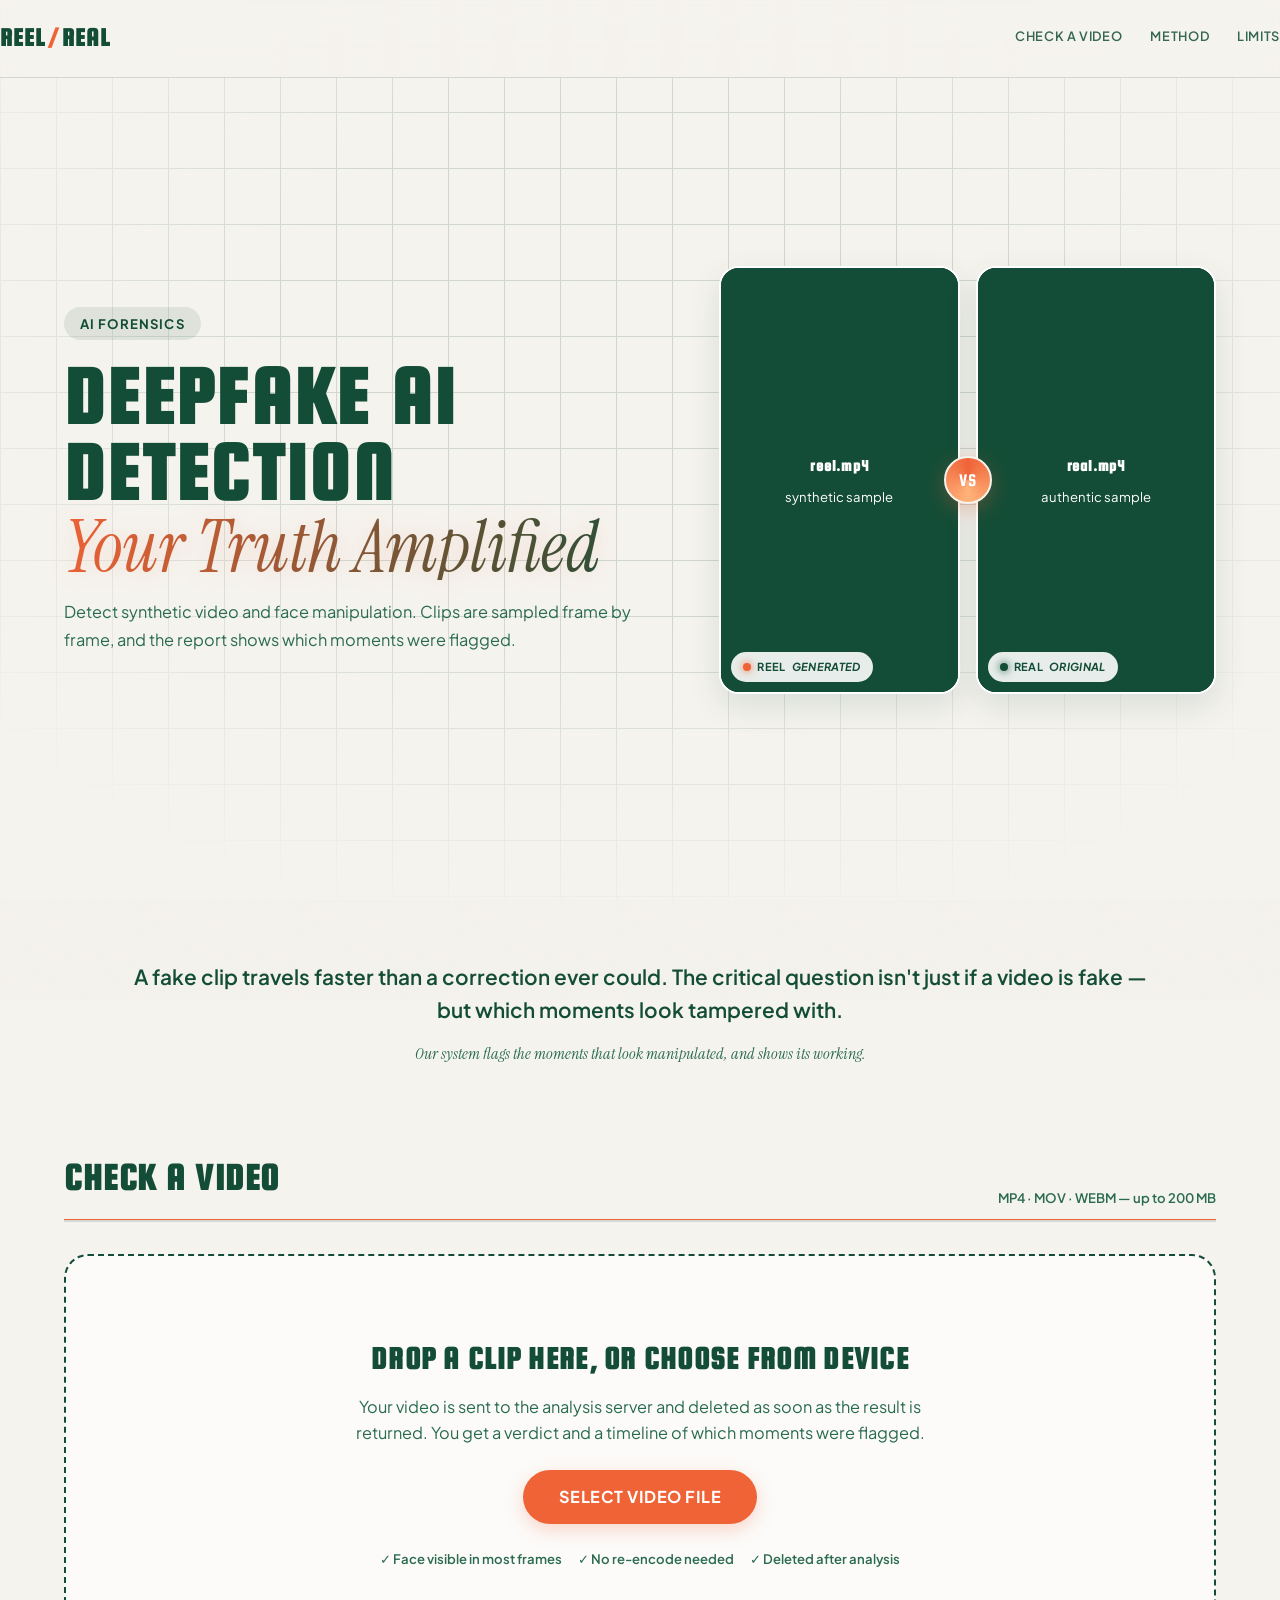
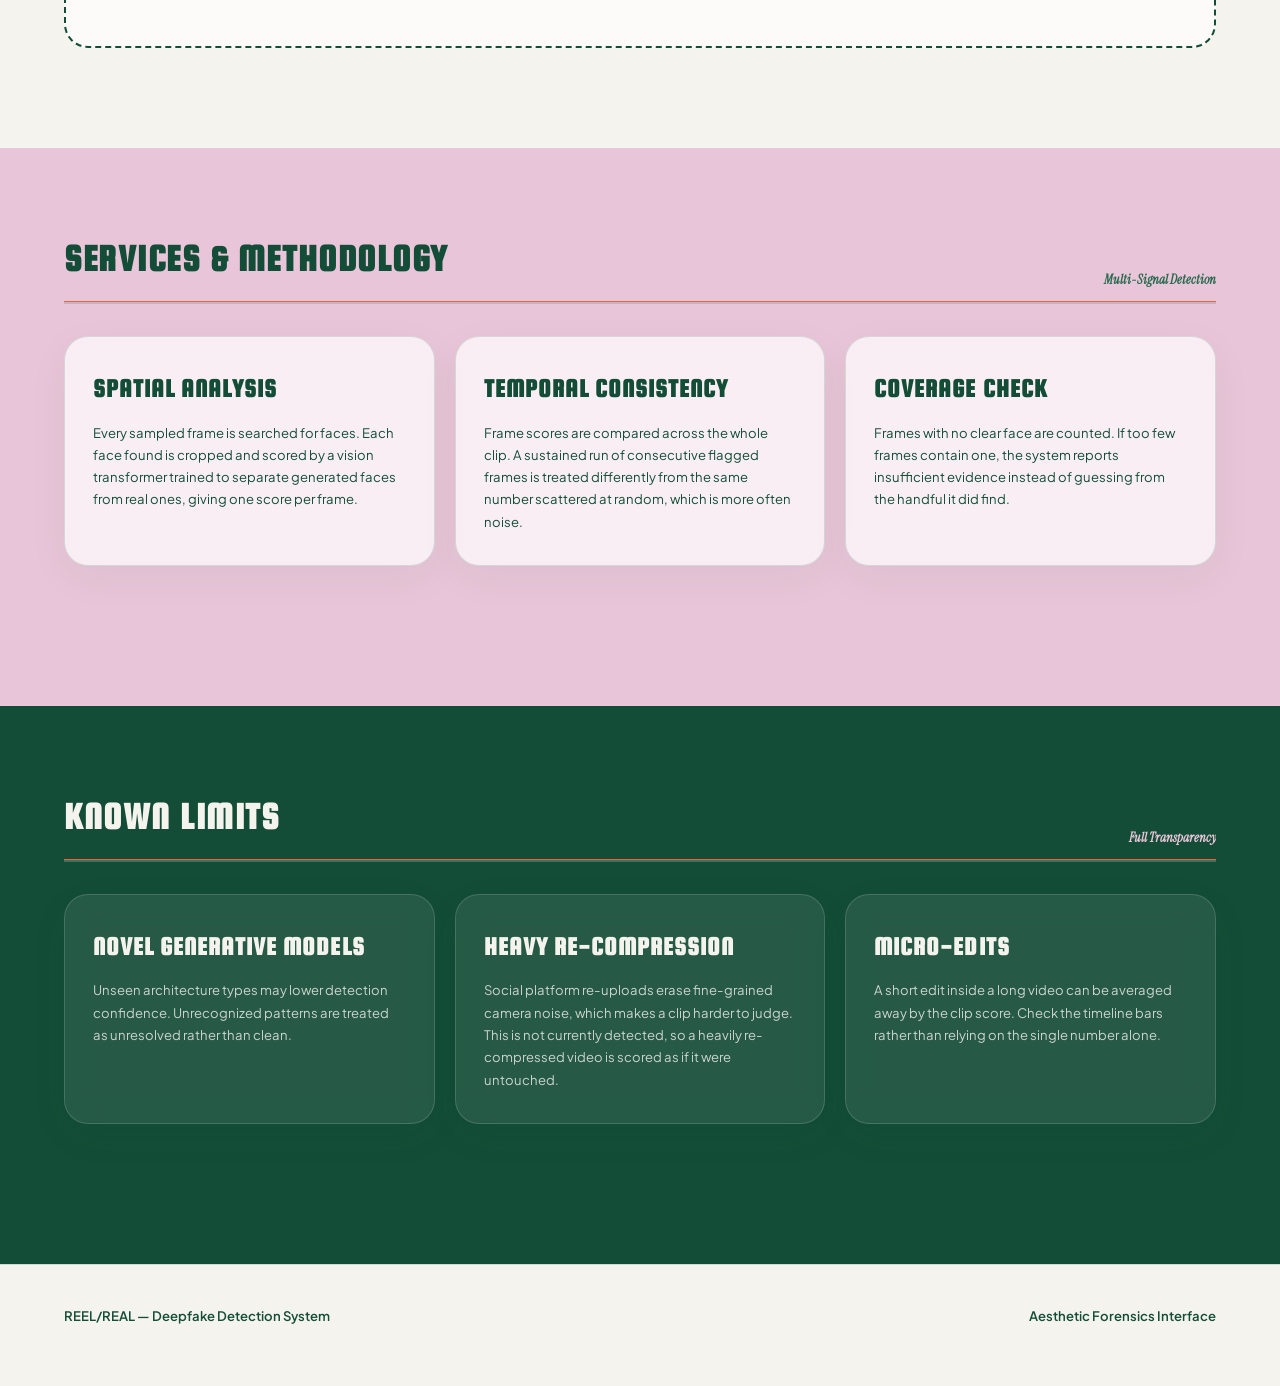
==== deploy/container/site/index.html @ 7914f8a8 "Retarget the container deployment from HF Spaces to Azure Container Apps Hugging Face moved Docker S" ====
<!DOCTYPE html>
<html lang="en">
<head>
<meta charset="utf-8">
<meta name="viewport" content="width=device-width, initial-scale=1">
<title>REEL vs REAL — Deepfake Video Detection</title>

<link rel="preconnect" href="https://fonts.googleapis.com">
<link rel="preconnect" href="https://fonts.gstatic.com" crossorigin>
<link href="https://fonts.googleapis.com/css2?family=Instrument+Serif:ital@0;1&family=Plus+Jakarta+Sans:wght@400;500;600;700;800&family=Squada+One&display=swap" rel="stylesheet">

<!-- tokens.css must load first: site.css consumes its custom properties.
     tokens.css is duplicated verbatim into extension/css/ so both surfaces
     share one palette and type scale. -->
<link rel="stylesheet" href="css/tokens.css">
<link rel="stylesheet" href="css/site.css">

<!-- Motion layer. Both files are purely additive and load last so they can
     override nothing but animation. Deleting these two lines returns the site
     to its static look with no other side effects. -->
<link rel="stylesheet" href="css/animate.css">
<link rel="stylesheet" href="css/enhance.css">
</head>
<body>

<header class="mast">
  <div class="wrap mast-in">
    <a href="#" class="mark">REEL<span>/</span>REAL</a>
    <nav>
      <a href="#detect">Check a video</a>
      <a href="#method">Method</a>
      <a href="#limits">Limits</a>
    </nav>
  </div>
</header>

<main>
<!-- Hero Section with Squada One Bold Display Headline -->
<section class="hero">
  <div class="wrap">
    <div class="hero-grid">

      <div class="hero-text">
        <span class="hero-tag">AI Forensics</span>
        <h1 class="title">DEEPFAKE AI DETECTION <span>Your Truth Amplified</span></h1>
        <p class="sub">Detect synthetic video and face manipulation. Clips are sampled frame by frame, and the report shows which moments were flagged.</p>
      </div>

      <div class="pair-wrapper">
        <div class="pair">
          <!-- Drop your own 9:16 clips at site/assets/reel.mp4 and
               site/assets/real.mp4. Until then the green .ghost panel shows. -->
          <figure class="slot" style="margin:0">
            <div class="ghost"><b>reel.mp4</b>synthetic sample</div>
            <video src="assets/reel.mp4" muted loop playsinline preload="metadata"></video>
            <figcaption class="slot-tag"><span class="dot f"></span> REEL <em>generated</em></figcaption>
          </figure>

          <div class="vs-badge">VS</div>

          <figure class="slot" style="margin:0">
            <div class="ghost"><b>real.mp4</b>authentic sample</div>
            <video src="assets/real.mp4" muted loop playsinline preload="metadata"></video>
            <figcaption class="slot-tag"><span class="dot t"></span> REAL <em>original</em></figcaption>
          </figure>
        </div>
      </div>

    </div>
  </div>
</section>

<section class="statement">
  <div class="wrap">
    <p>A fake clip travels faster than a correction ever could. The critical question isn't just if a video is fake — but which moments look tampered with.</p>
    <small class="serif">Our system flags the moments that look manipulated, and shows its working.</small>
  </div>
</section>

<section class="upload" id="detect">
  <div class="wrap">
    <div class="sec-head">
      <h2>Check a video</h2>
      <span>MP4 · MOV · WEBM — up to 200 MB</span>
    </div>

    <div class="drop" id="drop">
      <h3>Drop a clip here, or choose from device</h3>
      <p>Your video is sent to the analysis server and deleted as soon as the result is returned. You get a verdict and a timeline of which moments were flagged.</p>
      <button class="btn" id="pick">Select Video File</button>
      <!-- The real input is visually hidden and clicked programmatically so we
           can style the trigger freely without losing keyboard accessibility. -->
      <input type="file" id="file" accept="video/*" class="sr">

      <div class="limits">
        <span>✓ Face visible in most frames</span>
        <span>✓ No re-encode needed</span>
        <span>✓ Deleted after analysis</span>
      </div>
    </div>

    <div class="staged glass-panel" id="staged">
      <div class="staged-row">
        <div>
          <div class="name" id="sName">—</div>
          <div class="meta" id="sMeta">—</div>
        </div>
        <div class="grow">
          <button class="btn ghost" id="clear">Remove</button>
          <button class="btn" id="run">Analyze Video</button>
        </div>
      </div>

      <!-- Shown as soon as a file is chosen, so the clip can be checked before
           committing to a 35-second analysis. Muted: an autoplaying preview that
           makes noise is hostile. -->
      <div class="staged-preview" id="sPreview">
        <video id="sVideo" muted playsinline controls preload="metadata"></video>
      </div>

      <div class="bar" id="bar"><i></i></div>
      <div class="bar-label" id="barLabel">Extracting frames…</div>
    </div>
  </div>
</section>

<section class="report" id="report">
  <div class="wrap">
    <div class="sec-head">
      <h2>Analysis Report</h2>
      <span id="stamp">—</span>
    </div>

    <!-- Only shown when a result arrives from the Chrome extension. -->
    <div class="handoff-note" id="handoffNote"></div>

    <div class="glass-panel">
      <div class="verdict">
        <div class="file">
          <h3 id="rName">—</h3>
          <p id="rMeta">—</p>
        </div>
        <div class="badge" id="rBadge">Likely synthetic</div>
      </div>

      <div class="stats">
        <div class="stat"><span>Synthetic score</span><strong id="rScore">0.00</strong></div>
        <div class="stat"><span>Calibrated band</span><strong id="rBand">—</strong></div>
        <div class="stat"><span>Flagged duration (est.)</span><strong id="rDur">—</strong></div>
      </div>

      <div class="viewer">
        <div class="viewer-video">
          <div class="ghost" id="vGhost">Preview window</div>
          <video id="rVideo" controls playsinline></video>
        </div>
      </div>

      <div class="timeline">
        <h4>Timeline</h4>
        <p class="hint">Built from frames sampled across the clip, not from every frame. Click any bar to jump to that moment.</p>
        <div class="bars" id="bars"></div>
        <div class="axis"><span>0:00</span><span id="axisMid">—</span><span id="axisEnd">0:24</span></div>
        <div class="legend">
          <span><i style="background:var(--true)"></i> Below threshold</span>
          <span><i style="background:var(--warn)"></i> Near threshold</span>
          <span><i style="background:var(--fake)"></i> Above threshold — flagged</span>
        </div>
      </div>

      <div class="caveat">
        <b>Reading the score:</b> This model is uncalibrated, so the score is a raw model output rather than a probability, and no confidence interval is shown. It has not yet been validated against known deepfakes. Treat the result as an indication to look closer, not as a finding. The timeline is more informative than the single number.
      </div>
    </div>

    <div class="report-actions">
      <button class="btn ghost" id="again">Check another video</button>
    </div>
  </div>
</section>

<!-- Section with Aesthetic Pink Background -->
<div class="pink-theme-section">
  <section class="method" id="method">
    <div class="wrap">
      <div class="sec-head">
        <h2>Services &amp; Methodology</h2>
        <span class="serif">Multi-Signal Detection</span>
      </div>
      <div class="method-grid">
        <div class="cell glass-panel">
          <h3>Spatial Analysis</h3>
          <p>Every sampled frame is searched for faces. Each face found is cropped and scored by a vision transformer trained to separate generated faces from real ones, giving one score per frame.</p>
        </div>
        <div class="cell glass-panel">
          <h3>Temporal Consistency</h3>
          <p>Frame scores are compared across the whole clip. A sustained run of consecutive flagged frames is treated differently from the same number scattered at random, which is more often noise.</p>
        </div>
        <div class="cell glass-panel">
          <h3>Coverage Check</h3>
          <p>Frames with no clear face are counted. If too few frames contain one, the system reports insufficient evidence instead of guessing from the handful it did find.</p>
        </div>
      </div>
    </div>
  </section>
</div>

<!-- Section with Dark Forest Green Theme -->
<div class="dark-theme-section">
  <section class="method" id="limits">
    <div class="wrap">
      <div class="sec-head">
        <h2>Known Limits</h2>
        <span class="serif">Full Transparency</span>
      </div>
      <div class="method-grid">
        <div class="cell glass-panel">
          <h3>Novel Generative Models</h3>
          <p>Unseen architecture types may lower detection confidence. Unrecognized patterns are treated as unresolved rather than clean.</p>
        </div>
        <div class="cell glass-panel">
          <h3>Heavy Re-compression</h3>
          <p>Social platform re-uploads erase fine-grained camera noise, which makes a clip harder to judge. This is not currently detected, so a heavily re-compressed video is scored as if it were untouched.</p>
        </div>
        <div class="cell glass-panel">
          <h3>Micro-Edits</h3>
          <p>A short edit inside a long video can be averaged away by the clip score. Check the timeline bars rather than relying on the single number alone.</p>
        </div>
      </div>
    </div>
  </section>
</div>

</main>

<footer>
  <div class="wrap foot-in">
    <span>REEL/REAL — Deepfake Detection System</span>
    <span>Aesthetic Forensics Interface</span>
  </div>
</footer>

<!-- detector.js defines window.ReelReal and must load before app.js. -->
<script src="js/config.js"></script>
<script src="js/detector.js"></script>
<script src="js/app.js"></script>

<!-- Motion layer, loaded after app.js so the elements it watches already
     exist. Neither file reads or writes analysis state. -->
<script src="js/reveal.js"></script>
<script src="js/enhance.js"></script>
</body>
</html>
---- deploy/container/site/css/tokens.css ----
/* ============================================================================
   REEL/REAL — SHARED STYLE LAYER
   ----------------------------------------------------------------------------
   This file is the single source of visual truth for BOTH surfaces:
     site/css/tokens.css        <-- you are here (the master copy)
     extension/css/tokens.css   <-- byte-identical duplicate

   Chrome extensions cannot reach outside their own folder, so the extension
   needs its own physical copy. Edit THIS file, then copy it across. Everything
   below is surface-agnostic: design tokens plus the handful of primitives that
   genuinely look the same in a 1320px page and a 380px popup.

   Anything that is layout-specific lives in site/css/site.css or
   extension/css/popup.css instead.
   ========================================================================== */

:root {
  /* ---- Palette ---- */
  --bg-cream: #F5F3EE;
  --bg-pink: #E8C5D8;
  --forest-green: #144D37;
  --forest-dark: #0A3223;
  --accent-orange: #EF6337;
  --accent-blue: #3A82C4;
  --text-dark: #144D37;
  --text-muted: #2A6B50;

  --white: #ffffff;
  --white-trans: rgba(255, 255, 255, 0.72);
  --white-glass: rgba(255, 255, 255, 0.65);
  --green-glass: rgba(20, 77, 55, 0.05);
  --border-color: rgba(20, 77, 55, 0.15);

  /* ---- Verdict semantics ----
     These three names are the contract between the CSS and the detector's
     `severity` / timeline `label` values. Do not rename without updating
     js/detector.js. */
  --fake: #EF6337;   /* severity: bad  / label: synthetic */
  --warn: #D97706;   /* severity: warn / label: uncertain */
  --true: #144D37;   /* severity: ok   / label: authentic */

  /* ---- Type families ----
     Tokenised so the extension can swap in local fallbacks without the
     component CSS knowing anything about it. */
  --font-sans: "Plus Jakarta Sans", system-ui, -apple-system, "Segoe UI", sans-serif;
  --font-display: "Squada One", "Arial Narrow", Impact, sans-serif;
  --font-serif: "Instrument Serif", Georgia, "Times New Roman", serif;

  /* ---- Fluid type scale ----
     clamp() means the site scales with the viewport. The popup has a fixed
     380px viewport, so it lands near the bottom of every clamp automatically. */
  --step--1: clamp(.72rem, .68rem + .2vw, .82rem);
  --step-0: clamp(.9rem, .85rem + .25vw, 1.02rem);
  --step-1: clamp(1.1rem, 1rem + .45vw, 1.3rem);
  --step-2: clamp(1.6rem, 1.4rem + 1vw, 2.2rem);
  --step-3: clamp(2.4rem, 1.8rem + 3vw, 4.2rem);

  --gutter: clamp(20px, 5vw, 80px);
  --maxw: 1320px;
  --radius: 24px;
  --radius-sm: 14px;
}

/* ---- Reset / base ---- */
* { box-sizing: border-box; }
html { scroll-behavior: smooth; }

@media (prefers-reduced-motion: reduce) {
  html { scroll-behavior: auto; }
  * { animation: none !important; transition: none !important; }
}

a { color: inherit; text-decoration: none; }
:focus-visible { outline: 2px solid var(--forest-green); outline-offset: 3px; }

/* Visually hidden but still announced by screen readers. Used for the real
   <input type="file">, which we hide behind a styled button. */
.sr {
  position: absolute; width: 1px; height: 1px;
  overflow: hidden; clip: rect(0 0 0 0); white-space: nowrap;
}

.serif { font-family: var(--font-serif); font-style: italic; }
.sans-bold { font-family: var(--font-display); text-transform: uppercase; letter-spacing: .05em; }

/* ============================================================================
   SHARED PRIMITIVES — identical on both surfaces
   ========================================================================== */

/* Frosted card. backdrop-filter needs something behind it to blur, so this
   only reads as "glass" over the cream/pink page backgrounds. */
.glass-panel {
  background: var(--white-glass);
  backdrop-filter: blur(16px);
  -webkit-backdrop-filter: blur(16px);
  border: 1px solid var(--border-color);
  border-radius: var(--radius);
  box-shadow: 0 12px 40px rgba(20, 77, 55, 0.05);
}

.btn {
  display: inline-block;
  padding: 14px 36px;
  border: none;
  border-radius: 50px;
  background: var(--accent-orange);
  color: var(--white);
  font: inherit;
  font-size: var(--step-0);
  font-weight: 700;
  cursor: pointer;
  transition: all .2s ease;
  text-transform: uppercase;
  letter-spacing: 0.03em;
  box-shadow: 0 6px 18px rgba(239, 99, 55, 0.25);
}
.btn:hover { background: #d85228; transform: translateY(-2px); box-shadow: 0 10px 22px rgba(239, 99, 55, 0.35); }
.btn.ghost {
  background: var(--white); color: var(--forest-green);
  border: 1px solid var(--border-color); box-shadow: none; text-transform: none;
}
.btn.ghost:hover { background: var(--bg-cream); transform: translateY(-2px); }
.btn[disabled] { opacity: .4; cursor: not-allowed; transform: none; }

/* Verdict pill. Defaults to "synthetic"; .clean flips it to authentic. */
.badge {
  padding: 10px 20px;
  font-size: var(--step--1);
  font-weight: 700;
  border-radius: 50px;
  border: 1px solid var(--fake);
  color: var(--fake);
  background: rgba(239, 99, 55, 0.1);
  white-space: nowrap;
  text-transform: uppercase;
  letter-spacing: 0.05em;
}
.badge.clean { border-color: var(--true); color: var(--true); background: rgba(20, 77, 55, 0.1); }

/* Status dot */
.dot { width: 8px; height: 8px; border-radius: 50%; display: inline-block; }
.dot.f { background: var(--fake); box-shadow: 0 0 8px var(--fake); }
.dot.t { background: var(--true); box-shadow: 0 0 8px var(--true); }

/* Evidence row: label on the left, detector finding on the right.
   The severity class comes straight off result.artifacts[].severity. */
.ev {
  display: flex; align-items: center; justify-content: space-between; gap: 16px;
  padding: 12px 0; border-top: 1px solid var(--border-color);
  font-size: var(--step--1);
}
.ev:first-of-type { border-top: 0; }
.ev b { font-weight: 600; color: var(--forest-green); }
.ev span { color: var(--text-muted); font-weight: 600; text-align: right; }
.ev span.flag, .ev span.warn { color: var(--warn); }
.ev span.bad { color: var(--fake); }
.ev span.ok { color: var(--true); }
/* "na" = the model does not measure this signal at all. Deliberately muted and
   italic so an unmeasured row can never be mistaken at a glance for a finding. */
.ev span.na { color: var(--text-muted); font-weight: 500; font-style: italic; opacity: .7; }

/* Per-second timeline. Each <button> is one second of video; its height is the
   synthetic score and its class is the verdict label for that second. */
.bars { display: flex; align-items: flex-end; gap: 4px; height: 100px; }
.bars button {
  flex: 1; border: 0; padding: 0; background: var(--true);
  cursor: pointer; border-radius: 4px; opacity: .85; transition: all .15s ease;
}
.bars button.w { background: var(--warn); }
.bars button.f { background: var(--fake); }
.bars button:hover { opacity: 1; transform: scaleY(1.08); }
.bars button.now { opacity: 1; box-shadow: 0 0 0 2px var(--white) inset; }

.axis {
  display: flex; justify-content: space-between; margin-top: 12px;
  font-size: var(--step--1); color: var(--text-muted); font-weight: 600;
}
.legend {
  display: flex; flex-wrap: wrap; gap: 20px; margin-top: 20px;
  font-size: var(--step--1); color: var(--text-muted); font-weight: 600;
}
.legend i { width: 10px; height: 10px; border-radius: 50%; display: inline-block; margin-right: 6px; }

/* Determinate progress bar used during analysis on both surfaces. */
.bar { height: 6px; background: rgba(20, 77, 55, 0.1); border-radius: 10px; overflow: hidden; display: none; }
.bar.on { display: block; }
.bar i { display: block; height: 100%; width: 0; background: var(--forest-green); transition: width .2s linear; }
.bar-label { margin-top: 10px; font-size: var(--step--1); color: var(--forest-green); font-weight: 600; display: none; }
.bar-label.on { display: block; }

/* Dashed upload target. .over is toggled during dragenter/dragover. */
.drop {
  border: 2px dashed var(--forest-green);
  background: var(--white-glass);
  backdrop-filter: blur(12px);
  border-radius: var(--radius);
  text-align: center;
  transition: all .2s ease;
}
.drop.over { border-color: var(--accent-orange); background: var(--white); }
---- deploy/container/site/css/site.css ----
/* ============================================================================
   REEL/REAL — WEBSITE LAYOUT
   ----------------------------------------------------------------------------
   Website-only styles. Loaded AFTER tokens.css, which supplies every colour,
   font family, size step and shared primitive used below.

   Nothing in this file is duplicated into the extension: a fixed masthead,
   100vh hero and 3-up grids are meaningless in a 380px popup.
   ========================================================================== */

body {
  margin: 0;
  background-color: var(--bg-cream);
  color: var(--forest-green);
  font-family: var(--font-sans);
  font-size: var(--step-0);
  line-height: 1.6;
  -webkit-font-smoothing: antialiased;
  min-height: 100vh;
}

.wrap { max-width: var(--maxw); margin: 0 auto; padding-inline: var(--gutter); }

/* ---------- Masthead ---------- */
/* The masthead is fixed, so an anchor jump would otherwise scroll a section's
   heading underneath it and leave the body copy as the first visible thing.
   scroll-padding-top holds every #anchor landing clear of the bar - measured
   header height is 78px, plus breathing room. */
html { scroll-padding-top: 96px; }

.mast {
  position: fixed; top: 0; left: 0; right: 0; z-index: 40;
  backdrop-filter: blur(12px); -webkit-backdrop-filter: blur(12px);
  background: rgba(245, 243, 238, 0.85);
  border-bottom: 1px solid var(--border-color);
}
.mast-in {
  display: flex; align-items: center; justify-content: space-between;
  padding: 18px 0; font-size: var(--step--1); font-weight: 600; letter-spacing: .05em;
}
.mark {
  font-family: var(--font-display);
  font-size: clamp(1.4rem, 2vw, 1.8rem); color: var(--forest-green);
  letter-spacing: 0.04em; text-transform: uppercase;
  display: flex; align-items: center; gap: 4px;
}
.mark span { color: var(--accent-orange); }
.mast nav { display: flex; gap: 28px; }
.mast nav a {
  color: var(--forest-green); opacity: 0.85; transition: opacity .2s, transform .2s;
  position: relative; padding-bottom: 4px; font-weight: 600;
  text-transform: uppercase; font-size: 0.8rem; letter-spacing: 0.05em;
}
.mast nav a:hover { opacity: 1; transform: translateY(-1px); }
@media (max-width: 760px) { .mast nav { display: none; } }

/* ---------- Hero ---------- */
.hero {
  min-height: 100vh;
  display: flex; align-items: center; justify-content: center;
  padding: 120px 0 60px; position: relative;
  background: var(--bg-cream);
}
.hero-grid {
  display: grid; grid-template-columns: 1.1fr 0.9fr; gap: 48px;
  align-items: center; width: 100%;
}
@media (max-width: 960px) {
  .hero-grid { grid-template-columns: 1fr; gap: 40px; text-align: center; }
}

.hero-text { display: flex; flex-direction: column; gap: 18px; }
.hero-tag {
  display: inline-block; align-self: flex-start;
  padding: 6px 16px; background: rgba(20, 77, 55, 0.1); color: var(--forest-green);
  border-radius: 50px; font-size: var(--step--1); font-weight: 700;
  letter-spacing: .08em; text-transform: uppercase;
}
@media (max-width: 960px) { .hero-tag { align-self: center; } }

.title {
  margin: 0;
  font-family: var(--font-display);
  font-size: clamp(3.2rem, 6.5vw, 5.8rem);
  line-height: 0.92;
  color: var(--forest-green);
  letter-spacing: 0.04em;
  text-transform: uppercase;
}
/* The italic serif second line is the one deliberate break from the display
   face — it carries the whole "editorial" feel of the brand. */
.title span {
  font-family: var(--font-serif);
  font-style: italic;
  font-weight: 400;
  text-transform: none;
  color: var(--accent-orange);
  display: block;
  letter-spacing: normal;
  font-size: 0.85em;
  margin-top: 4px;
}

.sub {
  margin: 0; color: var(--text-muted); font-size: var(--step-0);
  line-height: 1.7; max-width: 52ch; font-weight: 400;
}

/* ---------- Hero video pair (9:16 reel format) ---------- */
.pair-wrapper { position: relative; width: 100%; max-width: 520px; margin: 0 auto; }
.pair {
  display: grid; grid-template-columns: 1fr 1fr; gap: 16px;
  position: relative; align-items: center;
}
.vs-badge {
  position: absolute; top: 50%; left: 50%; transform: translate(-50%, -50%);
  z-index: 10; width: 48px; height: 48px; background: var(--accent-orange);
  color: var(--white); font-family: var(--font-display); font-size: 1.1rem;
  letter-spacing: 0.05em; border-radius: 50%; display: grid; place-content: center;
  box-shadow: 0 6px 20px rgba(239, 99, 55, 0.3); border: 2px solid var(--bg-cream);
}

.slot {
  position: relative; background: var(--forest-dark); aspect-ratio: 9/16;
  border-radius: 20px; overflow: hidden;
  box-shadow: 0 12px 32px rgba(20, 77, 55, 0.12);
  border: 2px solid var(--white); transition: transform .3s ease;
}
.slot:hover { transform: translateY(-4px); }
.slot video { width: 100%; height: 100%; object-fit: cover; display: block; }
/* Placeholder shown until the video's first frame decodes — and left in place
   permanently if assets/reel.mp4 and assets/real.mp4 are missing. */
.slot .ghost {
  position: absolute; inset: 0;
  display: flex; flex-direction: column; align-items: center; justify-content: center;
  gap: 6px; text-align: center; color: var(--white);
  background: var(--forest-green);
  font-size: var(--step--1); padding: 12px;
}
.slot .ghost b { display: block; font-size: var(--step-0); font-family: var(--font-display); letter-spacing: 0.05em; }

.slot-tag {
  position: absolute; left: 10px; bottom: 10px; display: flex;
  align-items: center; gap: 6px; padding: 6px 12px; background: rgba(255, 255, 255, 0.9);
  backdrop-filter: blur(8px); border-radius: 50px;
  font-size: clamp(.6rem, .55rem + .18vw, .7rem);
  font-weight: 700; color: var(--forest-green); text-transform: uppercase; letter-spacing: 0.03em;
}

.pair-note {
  display: flex; justify-content: space-between; gap: 16px; margin-top: 16px;
  font-size: var(--step--1); color: var(--text-muted); font-weight: 600;
}

/* ---------- Statement ---------- */
.statement { padding: 60px 0 80px; text-align: center; }
.statement p {
  margin: 0 auto; max-width: 68ch; font-size: var(--step-1);
  line-height: 1.6; color: var(--forest-green); font-weight: 600;
}
.statement small { display: block; margin-top: 14px; color: var(--text-muted); font-size: var(--step-0); }

/* ---------- Section headers ---------- */
.sec-head {
  display: flex; align-items: flex-end; justify-content: space-between; gap: 20px;
  margin-bottom: 32px; border-bottom: 2px solid var(--border-color); padding-bottom: 12px;
}
.sec-head h2 {
  margin: 0;
  font-family: var(--font-display);
  font-size: clamp(2rem, 3vw, 2.8rem);
  color: var(--forest-green);
  letter-spacing: 0.04em;
  text-transform: uppercase;
}
.sec-head span { font-size: var(--step--1); color: var(--text-muted); font-weight: 600; }

/* ---------- Upload ---------- */
.upload { padding-bottom: 100px; }
.upload .drop { padding: clamp(40px, 6vw, 80px) 24px; }
.drop h3 {
  margin: 0 0 10px;
  font-family: var(--font-display);
  color: var(--forest-green);
  font-size: clamp(1.8rem, 2.5vw, 2.4rem);
  letter-spacing: 0.04em;
  text-transform: uppercase;
}
.drop p { margin: 0 auto; max-width: 50ch; color: var(--text-muted); font-size: var(--step-0); }
.drop .btn { margin-top: 24px; }

.limits {
  display: flex; flex-wrap: wrap; gap: 16px; justify-content: center;
  margin-top: 24px; font-size: var(--step--1); color: var(--text-muted); font-weight: 600;
}

/* Staged file panel — appears once a file is chosen. */
.staged { margin-top: 24px; display: none; padding: 24px; }
.staged.on { display: block; }
.staged-row { display: flex; align-items: center; gap: 16px; flex-wrap: wrap; }
.staged-row .name { font-size: var(--step-0); font-weight: 700; color: var(--forest-green); }
.staged-row .meta { color: var(--text-muted); font-size: var(--step--1); }
.staged-row .grow { margin-left: auto; display: flex; gap: 12px; }
.staged .bar { margin-top: 18px; }

/* Hidden until stageFile() has a blob to play. Results imported from the
   extension have no playable file, so this stays collapsed there. */
.staged-preview { display: none; margin-top: 18px; }
.staged-preview.on { display: block; }
.staged-preview video {
  display: block; width: 100%; max-height: 320px;
  background: #000; border-radius: 14px;
  object-fit: contain;                 /* letterbox rather than crop or stretch */
}

/* ---------- Report ---------- */
.report { display: none; padding-bottom: 100px; }
.report.on { display: block; }

.verdict {
  display: flex; align-items: center; justify-content: space-between; gap: 20px;
  flex-wrap: wrap; padding: 28px; border-bottom: 1px solid var(--border-color);
}
.verdict .file h3 {
  margin: 0;
  font-family: var(--font-display);
  font-size: var(--step-2);
  letter-spacing: 0.03em;
  text-transform: uppercase;
  color: var(--forest-green);
  overflow-wrap: anywhere;
}
.verdict .file p { margin: 4px 0 0; color: var(--text-muted); font-size: var(--step--1); }

.stats { display: grid; grid-template-columns: repeat(3, 1fr); gap: 16px; padding: 24px; }
@media (max-width: 720px) { .stats { grid-template-columns: 1fr; } }
.stat span { display: block; color: var(--text-muted); font-size: var(--step--1); font-weight: 600; }
.stat strong {
  display: block; margin-top: 6px;
  font-family: var(--font-display);
  font-size: clamp(2rem, 3vw, 2.6rem);
  color: var(--forest-green);
  letter-spacing: 0.04em;
}

/* The evidence panel used to sit beside the player in a 2-column grid. With
   that panel gone the player is the only child, so it is centred and capped
   rather than stretched to the full report width. */
.viewer { display: block; padding: 24px; }

.viewer-video {
  background: #000; border-radius: 16px; overflow: hidden;
  position: relative; display: flex; align-items: center;
  width: 100%; max-width: 560px; margin-inline: auto;
  aspect-ratio: 16 / 9;                /* holds the box open before a clip loads */
}
.viewer-video video { width: 100%; height: 100%; object-fit: contain; }
.viewer-video .ghost {
  position: absolute; inset: 0; display: grid; place-content: center;
  color: var(--white); font-size: var(--step--1); background: var(--forest-green);
  text-align: center; padding: 20px;
}

.timeline { padding: 28px; }
.timeline h4 {
  margin: 0 0 4px;
  font-family: var(--font-display);
  font-size: var(--step-1);
  color: var(--forest-green);
  letter-spacing: 0.04em;
  text-transform: uppercase;
}
.timeline .hint { margin: 0 0 20px; font-size: var(--step--1); color: var(--text-muted); }

.caveat { padding: 24px; color: var(--forest-green); font-size: var(--step--1); line-height: 1.7; }

.report-actions { display: flex; gap: 16px; margin-top: 28px; flex-wrap: wrap; }

/* Banner shown only when a report arrived from the Chrome extension via the
   URL fragment. Hidden by default; app.js adds .on. */
.handoff-note {
  display: none; margin-bottom: 20px; padding: 14px 20px;
  border-radius: var(--radius-sm);
  background: rgba(58, 130, 196, 0.12);
  border: 1px solid rgba(58, 130, 196, 0.35);
  color: var(--forest-green); font-size: var(--step--1); font-weight: 600;
}
.handoff-note.on { display: block; }

/* ---------- Themed section wrappers ---------- */
.pink-theme-section { background-color: var(--bg-pink); padding: 80px 0; }

.method { padding-bottom: 60px; }
.method-grid { display: grid; grid-template-columns: repeat(3, 1fr); gap: 20px; }
@media (max-width: 820px) { .method-grid { grid-template-columns: 1fr; } }

.cell { padding: 32px 28px; background: rgba(255, 255, 255, 0.7); }
.cell h3 {
  margin: 0 0 12px;
  font-family: var(--font-display);
  color: var(--forest-green);
  font-size: clamp(1.4rem, 2vw, 1.8rem);
  letter-spacing: 0.04em;
  text-transform: uppercase;
}
.cell p { margin: 0; color: var(--forest-green); font-size: var(--step--1); line-height: 1.7; }

.dark-theme-section {
  background-color: var(--forest-green);
  color: var(--bg-cream);
  padding: 80px 0;
}
.dark-theme-section .sec-head { border-bottom-color: rgba(255, 255, 255, 0.2); }
.dark-theme-section .sec-head h2 { color: var(--bg-cream); }
.dark-theme-section .sec-head span { color: var(--bg-pink); }
.dark-theme-section .cell { background: rgba(255, 255, 255, 0.08); border-color: rgba(255, 255, 255, 0.15); }
.dark-theme-section .cell h3 { color: var(--bg-cream); }
.dark-theme-section .cell p { color: rgba(245, 243, 238, 0.8); }

/* ---------- Footer ---------- */
footer {
  border-top: 1px solid var(--border-color); padding: 40px 0 60px;
  color: var(--forest-green); font-size: var(--step--1); font-weight: 600;
  background: var(--bg-cream);
}
.foot-in { display: flex; flex-wrap: wrap; gap: 16px; justify-content: space-between; }

/* ---------- Print ----------------------------------------------------------
   No button triggers this any more. It is kept so that a reader who prints the
   page themselves (Ctrl+P, or Save as PDF) still gets just the report instead
   of the whole marketing page. Delete this block to drop printing entirely. */
@media print {
  .mast, .hero, .statement, .upload, .report-actions,
  .pink-theme-section, .dark-theme-section, footer { display: none !important; }
  .report { display: block !important; padding: 0; }
  .glass-panel { backdrop-filter: none; background: #fff; box-shadow: none; }
  body { background: #fff; }
}
---- deploy/container/site/css/enhance.css ----
/* ============================================================================
   REEL/REAL — ENHANCEMENT LAYER
   ----------------------------------------------------------------------------
   Purely additive, same as animate.css: no colours, layout, fonts, or markup
   are changed here — every value below is pulled from tokens.css. This file
   adds an ambient forensic-lab atmosphere (drifting light, scan grain, cursor
   glow), richer text choreography, and physical hover feedback on cards,
   buttons, and media. All fixed/decorative nodes are injected at runtime by
   js/enhance.js and are pointer-events:none, so nothing here can shift layout
   or intercept clicks. Safe to delete alongside enhance.js.
   ========================================================================== */

@media (prefers-reduced-motion: no-preference) {

  /* ============================================================
     AMBIENT BACKGROUND — fixed, behind everything, never scrolls
     ============================================================ */
  #rr-atmosphere {
    position: fixed; inset: 0; z-index: -2;
    overflow: hidden; pointer-events: none;
  }
  .rr-blob {
    position: absolute; border-radius: 50%;
    filter: blur(60px);
    opacity: .38;
    will-change: transform;
  }
  .rr-blob.b1 {
    width: 46vw; height: 46vw; top: -14vw; left: -10vw;
    background: radial-gradient(circle at 35% 35%, var(--accent-orange), transparent 70%);
    animation: rrDrift1 26s ease-in-out infinite;
  }
  .rr-blob.b2 {
    width: 40vw; height: 40vw; top: 10vh; right: -14vw;
    background: radial-gradient(circle at 60% 40%, var(--accent-blue), transparent 70%);
    animation: rrDrift2 32s ease-in-out infinite;
  }
  .rr-blob.b3 {
    width: 50vw; height: 50vw; bottom: -22vw; left: 18vw;
    background: radial-gradient(circle at 50% 50%, var(--forest-green), transparent 72%);
    opacity: .16;
    animation: rrDrift3 38s ease-in-out infinite;
  }
  .rr-blob.b4 {
    width: 30vw; height: 30vw; bottom: 4vh; right: 6vw;
    background: radial-gradient(circle at 50% 50%, var(--bg-pink), transparent 70%);
    opacity: .5;
    animation: rrDrift2 30s ease-in-out infinite reverse;
  }

  @keyframes rrDrift1 {
    0%, 100% { transform: translate(0, 0) scale(1); }
    33%      { transform: translate(6vw, 4vh) scale(1.08); }
    66%      { transform: translate(-3vw, 7vh) scale(.95); }
  }
  @keyframes rrDrift2 {
    0%, 100% { transform: translate(0, 0) scale(1); }
    50%      { transform: translate(-7vw, 6vh) scale(1.12); }
  }
  @keyframes rrDrift3 {
    0%, 100% { transform: translate(0, 0) scale(1); }
    50%      { transform: translate(4vw, -5vh) scale(1.06); }
  }

  /* Fine grain overlay — a whisper of analog texture over the flat cream. */
  #rr-grain {
    position: fixed; inset: -100px; z-index: -1;
    pointer-events: none; opacity: .05; mix-blend-mode: multiply;
    background-image: url("data:image/svg+xml;utf8,<svg xmlns='http://www.w3.org/2000/svg' width='160' height='160'><filter id='n'><feTurbulence type='fractalNoise' baseFrequency='0.9' numOctaves='2' stitchTiles='stitch'/></filter><rect width='100%25' height='100%25' filter='url(%23n)'/></svg>");
    animation: rrGrainShift 1.1s steps(4) infinite;
  }
  @keyframes rrGrainShift {
    0%   { transform: translate(0, 0); }
    25%  { transform: translate(-40px, 20px); }
    50%  { transform: translate(30px, -30px); }
    75%  { transform: translate(-20px, -20px); }
    100% { transform: translate(0, 0); }
  }

  /* Cursor-follow glow — desktop only, extremely subtle. Position is set via
     custom properties written by enhance.js on pointermove. */
  #rr-cursor-glow {
    position: fixed; z-index: -1; pointer-events: none;
    width: 480px; height: 480px; left: 0; top: 0;
    transform: translate(calc(var(--rr-x, 50vw) - 50%), calc(var(--rr-y, 50vh) - 50%));
    background: radial-gradient(circle, rgba(20, 77, 55, 0.10), transparent 68%);
    opacity: 0; transition: opacity .4s ease;
  }
  #rr-cursor-glow.on { opacity: 1; }
  .dark-theme-section ~ #rr-cursor-glow,
  body.rr-on-dark #rr-cursor-glow {
    background: radial-gradient(circle, rgba(245, 243, 238, 0.10), transparent 68%);
  }

  /* Faint drifting blueprint grid — a quiet nod to "schematic analysis",
     confined to the hero section only (not fixed to the viewport, so it
     never shows up behind the upload/report sections below, and no longer
     touches the fixed masthead at all). */
  /* No padding override here: site.css already reserves 120px at the top of
     the hero for the fixed masthead. */
  .hero { overflow: hidden; z-index: 0; }
  #rr-grid {
    position: absolute; inset: 0; z-index: -1; pointer-events: none;
    opacity: .16;
    background-image:
      linear-gradient(var(--forest-green) 1px, transparent 1px),
      linear-gradient(90deg, var(--forest-green) 1px, transparent 1px);
    background-size: 56px 56px;
    -webkit-mask-image: radial-gradient(ellipse 75% 75% at 50% 40%, #000 40%, transparent 88%);
            mask-image: radial-gradient(ellipse 75% 75% at 50% 40%, #000 40%, transparent 88%);
    animation: rrGridDrift 60s linear infinite;
  }
  @keyframes rrGridDrift {
    from { background-position: 0 0, 0 0; }
    to   { background-position: 560px 280px, 560px 280px; }
  }

  /* ============================================================
     HERO TITLE — word-by-word rise, letter-tight kinetic entrance
     ============================================================ */
  .title .rr-word {
    display: inline-block;
    opacity: 0; transform: translateY(.5em) rotate(2deg);
    animation: rrWordIn .7s cubic-bezier(.2,.8,.2,1) forwards;
    animation-delay: calc(var(--i, 0) * 70ms + 120ms);
  }
  @keyframes rrWordIn {
    to { opacity: 1; transform: translateY(0) rotate(0); }
  }

  /* Give the italic tagline a slightly heavier glow pulse than stock animate.css */
  .title span { text-shadow: 0 0 26px rgba(239, 99, 55, 0.18); }

  /* Statement line: gentle word-wipe once scrolled into view */
  .statement p { position: relative; }

  /* ============================================================
     HEADINGS — a quick forensic "glitch" flicker on hover, on
     brand for a deepfake-detection tool
     ============================================================ */
  .sec-head h2, .drop h3 {
    position: relative; cursor: default;
  }
  .sec-head h2:hover, .drop h3:hover { animation: rrGlitch .38s steps(2, jump-none); }
  @keyframes rrGlitch {
    0%   { text-shadow: 0 0 0 transparent; transform: translate(0, 0); }
    20%  { text-shadow: -2px 0 var(--accent-orange), 2px 0 var(--accent-blue); transform: translate(-1px, 0); }
    40%  { text-shadow: 2px 0 var(--accent-orange), -2px 0 var(--accent-blue); transform: translate(1px, 0); }
    60%  { text-shadow: -1px 0 var(--accent-orange), 1px 0 var(--accent-blue); transform: translate(-1px, 0); }
    80%  { text-shadow: 1px 0 var(--accent-orange), -1px 0 var(--accent-blue); transform: translate(1px, 0); }
    100% { text-shadow: 0 0 0 transparent; transform: translate(0, 0); }
  }

  /* ============================================================
     CARD SHEEN — pointer-reactive glow only (tilt removed per
     request; JS still sets --mx/--my for the sheen position)
     ============================================================ */
  .glass-panel, .cell {
    transition: box-shadow .35s ease;
    position: relative;
  }
  .cell::before, .glass-panel::before {
    content: ""; position: absolute; inset: 0; border-radius: inherit;
    background: radial-gradient(220px circle at var(--mx, 50%) var(--my, 50%), rgba(255,255,255,.35), transparent 55%);
    opacity: 0; transition: opacity .35s ease; pointer-events: none;
  }
  .cell:hover::before, .glass-panel:hover::before { opacity: 1; }
  .dark-theme-section .cell::before {
    background: radial-gradient(220px circle at var(--mx, 50%) var(--my, 50%), rgba(255,255,255,.10), transparent 55%);
  }
  .method-grid .cell:hover, .glass-panel:hover {
    box-shadow: 0 20px 46px rgba(20, 77, 55, 0.14);
  }

  /* ============================================================
     BUTTONS — light sweep across on hover, magnetic nudge via JS
     ============================================================ */
  .btn { position: relative; overflow: hidden; }
  .btn::after {
    content: ""; position: absolute; top: 0; left: -60%; width: 40%; height: 100%;
    background: linear-gradient(115deg, transparent, rgba(255,255,255,.55), transparent);
    transform: skewX(-18deg); transition: left .55s ease;
    pointer-events: none;
  }
  .btn:hover::after { left: 120%; }
  .btn.ghost::after { background: linear-gradient(115deg, transparent, rgba(20,77,55,.10), transparent); }


  /* ============================================================
     HERO SLOTS — subtle scan-line sweep + chromatic edge on hover,
     nodding to the "synthetic vs authentic" forensic theme
     ============================================================ */
  .slot { isolation: isolate; }
  .slot::after {
    content: ""; position: absolute; inset: 0; z-index: 2; pointer-events: none;
    background: linear-gradient(180deg, transparent 0%, rgba(255,255,255,.16) 50%, transparent 100%);
    transform: translateY(-120%);
    transition: none;
  }
  .slot:hover::after { animation: rrSlotScan 1.1s ease; }
  @keyframes rrSlotScan {
    from { transform: translateY(-120%); }
    to   { transform: translateY(120%); }
  }
  .slot:hover { box-shadow: 0 20px 46px rgba(20, 77, 55, 0.22); }

  .vs-badge { background-image: conic-gradient(from 0deg, var(--accent-orange), #ffb37a, var(--accent-orange)); }

  /* ============================================================
     TIMELINE BARS — grow from the baseline instead of popping in
     (heights are still set inline by app.js; JS just re-triggers
     the transition on insert)
     ============================================================ */
  .bars button { transition: height .55s cubic-bezier(.2,.8,.2,1), transform .15s ease, opacity .3s ease; }

  /* ============================================================
     STAT NUMBERS — soft pop when a fresh value lands
     ============================================================ */
  .stat strong.rr-pop, #rScore.rr-pop, #rBand.rr-pop, #rDur.rr-pop {
    animation: rrNumberPop .4s cubic-bezier(.2,.9,.3,1.2);
  }
  @keyframes rrNumberPop {
    0%   { opacity: .3; transform: translateY(4px) scale(.96); }
    100% { opacity: 1; transform: translateY(0) scale(1); }
  }

  /* Badge gets a gentle glow that matches its verdict colour */
  .badge { animation: rrBadgeGlow 2.4s ease-in-out infinite; }
  @keyframes rrBadgeGlow {
    0%, 100% { box-shadow: 0 0 0 rgba(239, 99, 55, 0); }
    50%      { box-shadow: 0 0 16px rgba(239, 99, 55, 0.35); }
  }
  .badge.clean { animation-name: rrBadgeGlowClean; }
  @keyframes rrBadgeGlowClean {
    0%, 100% { box-shadow: 0 0 0 rgba(20, 77, 55, 0); }
    50%      { box-shadow: 0 0 16px rgba(20, 77, 55, 0.3); }
  }

  /* Wordmark gets a faint animated underglow to feel "alive" */
  .mark { position: relative; }

  /* Respect small screens: keep blobs from forcing horizontal scroll */
  @media (max-width: 700px) {
    .rr-blob { filter: blur(40px); }
  }
}

/* Pointer-fine only: no tilt/glow rigging on touch devices */
@media (pointer: coarse) {
  #rr-cursor-glow { display: none; }
}
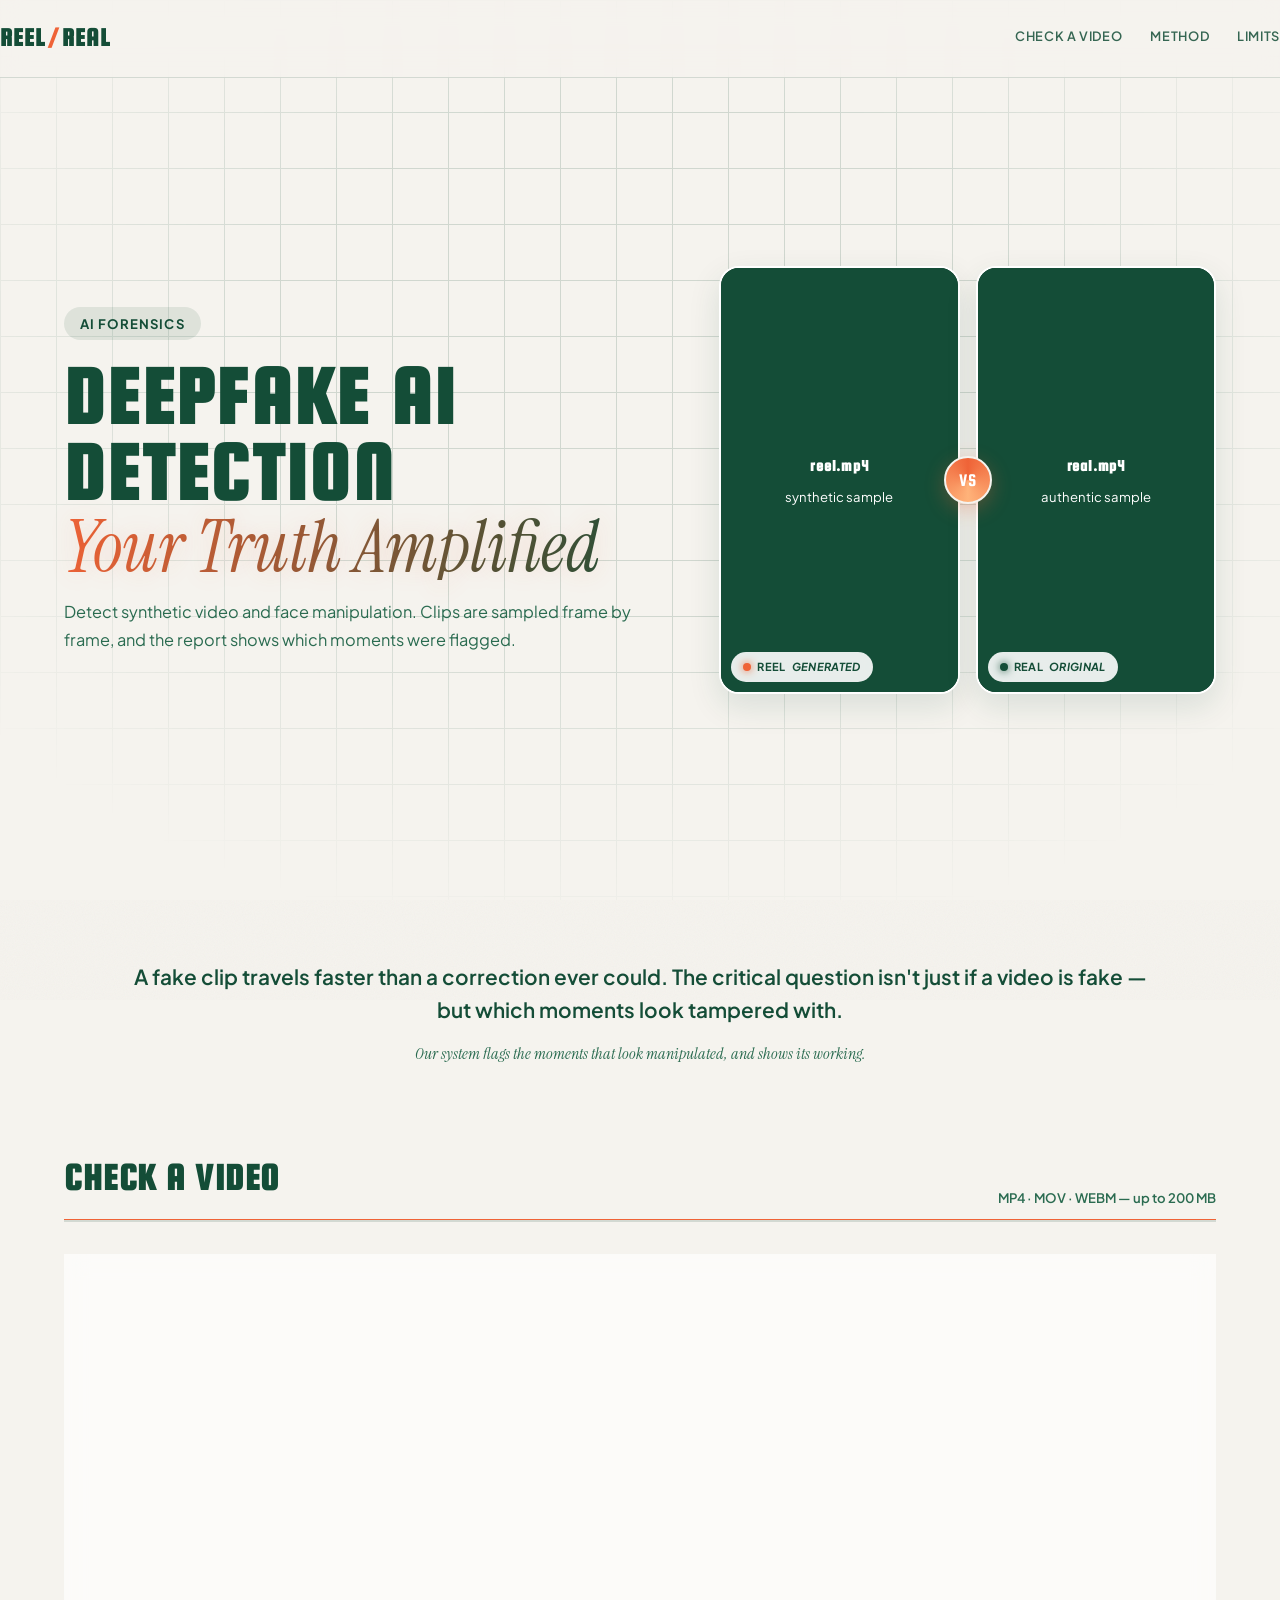
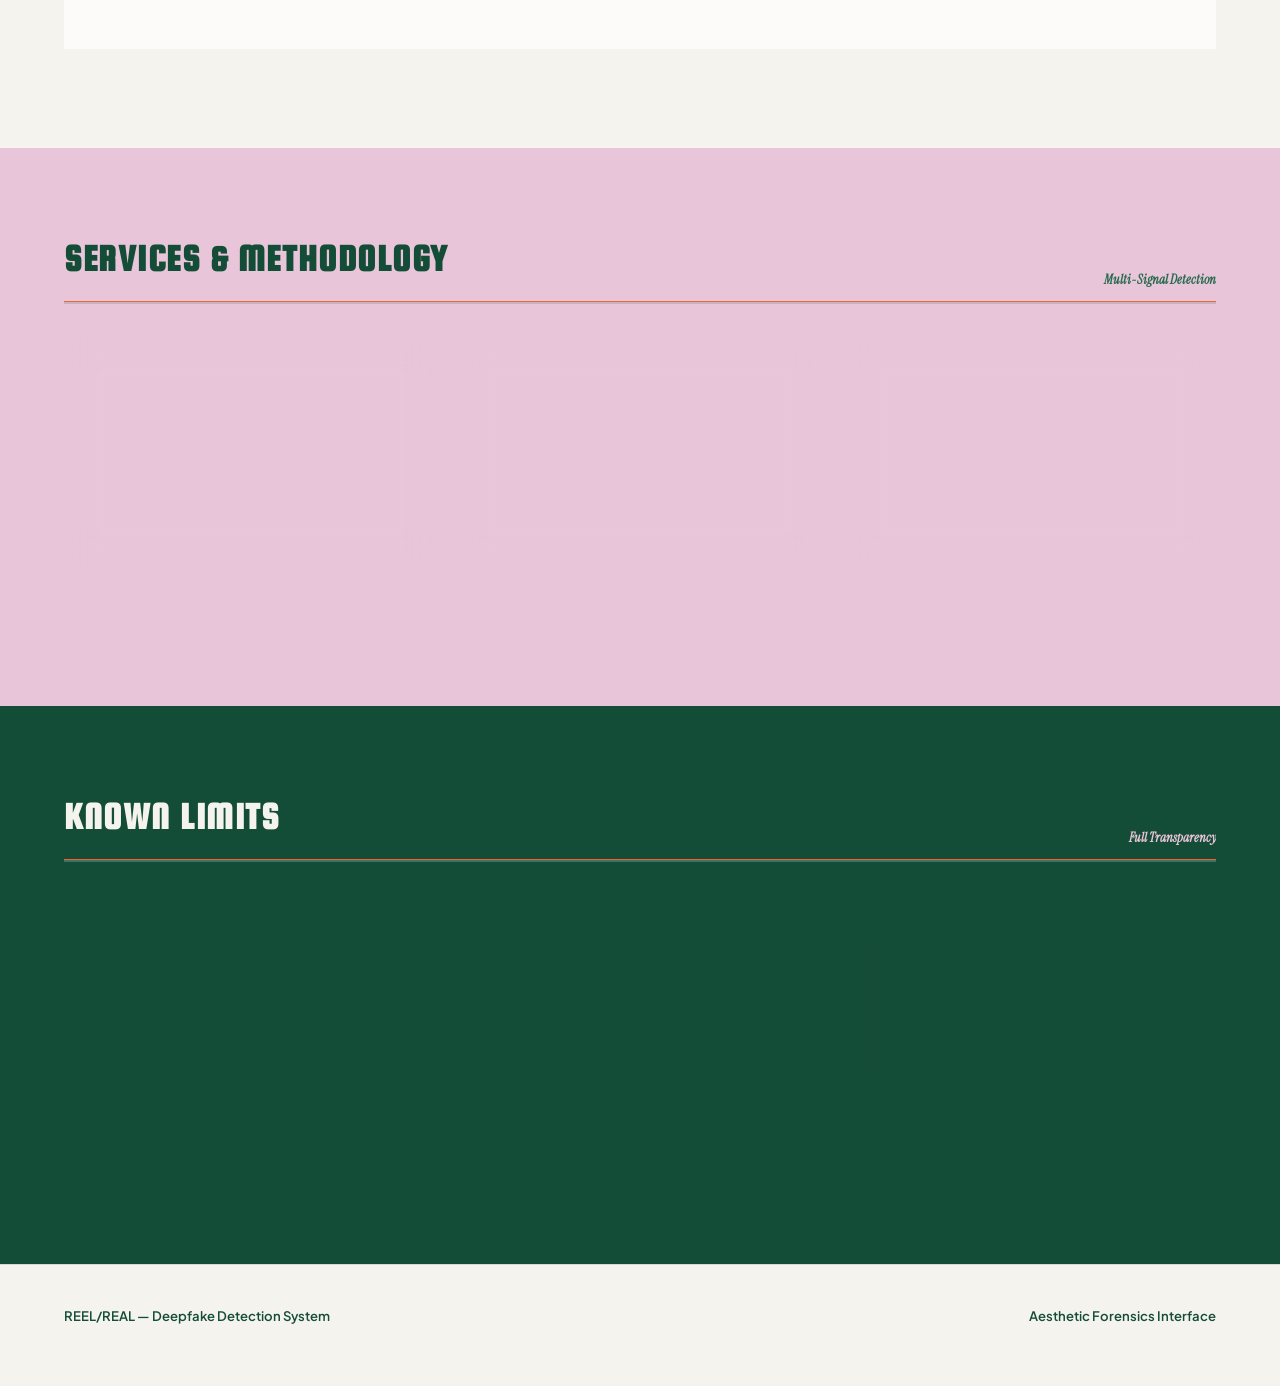
==== commit 02370e90: "Show measurements on the report instead of unmeasured signals The evidence panel listed six forensic" ====
--- a/deploy/container/site/index.html
+++ b/deploy/container/site/index.html
@@ -144,9 +144,9 @@
       </div>
 
       <div class="stats">
-        <div class="stat"><span>Synthetic score</span><strong id="rScore">0.00</strong></div>
-        <div class="stat"><span>Calibrated band</span><strong id="rBand">—</strong></div>
-        <div class="stat"><span>Flagged duration (est.)</span><strong id="rDur">—</strong></div>
+        <div class="stat"><span>Likely AI-manipulated</span><strong id="rScore">0%</strong></div>
+        <div class="stat"><span>Confidence</span><strong id="rBand">—</strong></div>
+        <div class="stat"><span>Suspicious footage</span><strong id="rDur">—</strong></div>
       </div>
 
       <div class="viewer">
@@ -168,8 +168,18 @@
         </div>
       </div>
 
+      <div class="timeline">
+        <h4>What we measured</h4>
+        <p class="hint">Every row below is a number this analysis produced. The detector samples frames across the clip, finds the face in each, and scores it.</p>
+        <div class="ev"><b>Face visible in</b><span id="mFace">—</span></div>
+        <div class="ev"><b>Frames flagged</b><span id="mFlagged">—</span></div>
+        <div class="ev"><b>Longest run</b><span id="mRun">—</span></div>
+        <div class="ev"><b>Flagged section</b><span id="mSection">—</span></div>
+        <div class="ev"><b>Frame score</b><span id="mScore">—</span></div>
+      </div>
+
       <div class="caveat">
-        <b>Reading the score:</b> This model is uncalibrated, so the score is a raw model output rather than a probability, and no confidence interval is shown. It has not yet been validated against known deepfakes. Treat the result as an indication to look closer, not as a finding. The timeline is more informative than the single number.
+        <b>Reading the score:</b> This detector was tested on videos it had never seen, and got 92% of them right. It is noticeably less reliable on clips that have been re-uploaded or compressed, as most social media video has been, and on kinds of manipulation it was not trained on. Treat the result as a reason to look closer, not as proof. The timeline below tells you more than the single number.
       </div>
     </div>
 
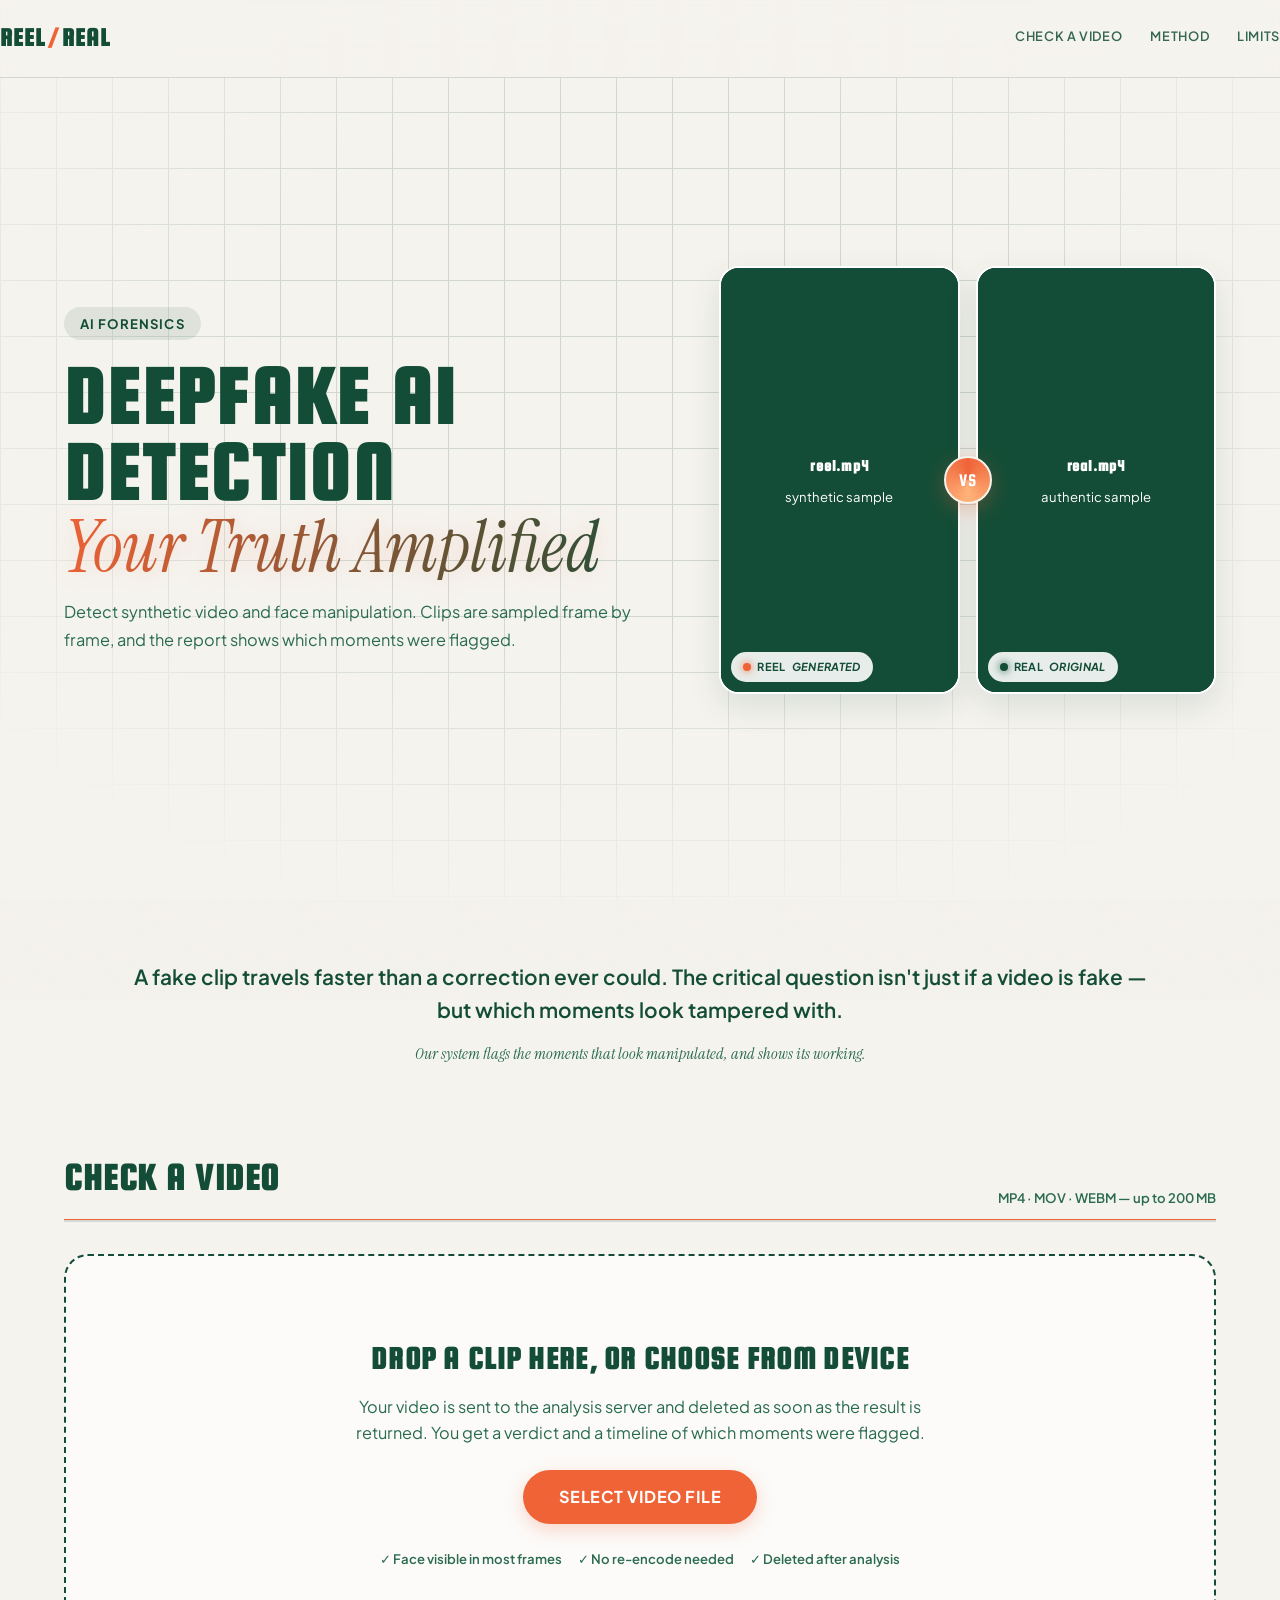
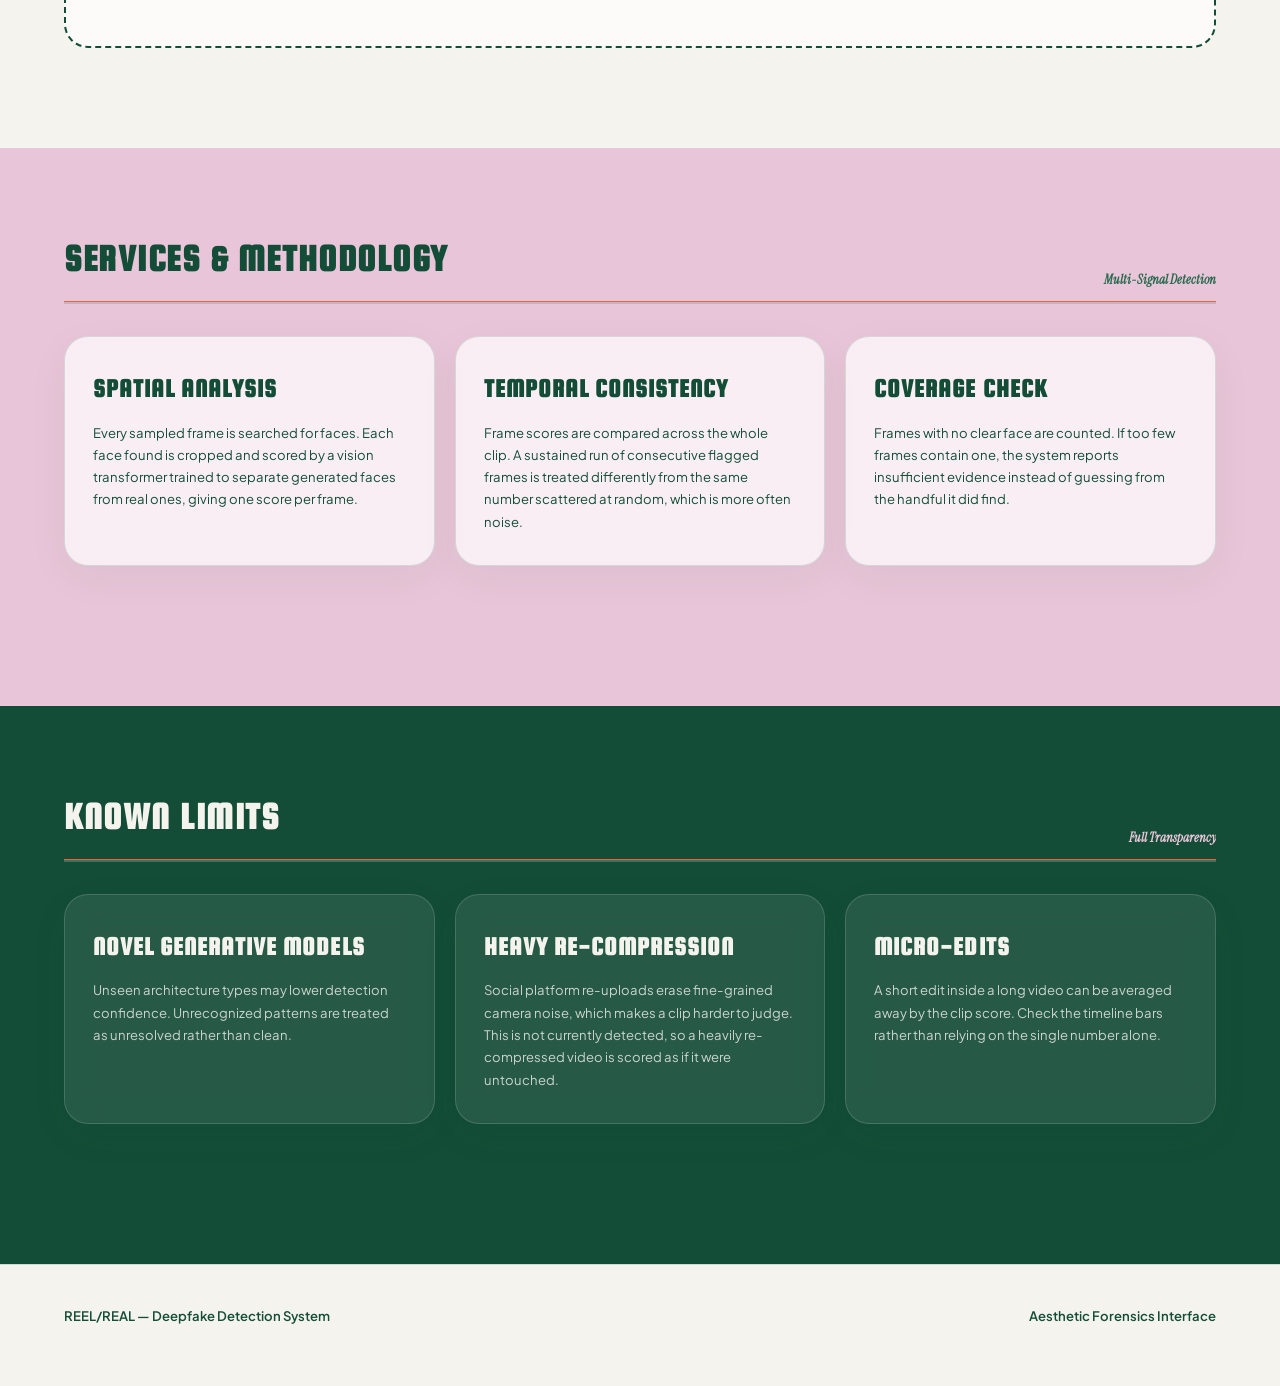
==== commit 343b781d: "Ship the Grad-CAM commit that was built but never deployed The previous commit changed server/adapte" ====
--- a/deploy/container/site/index.html
+++ b/deploy/container/site/index.html
@@ -170,12 +170,13 @@
 
       <div class="timeline">
         <h4>What we measured</h4>
-        <p class="hint">Every row below is a number this analysis produced. The detector samples frames across the clip, finds the face in each, and scores it.</p>
+        <p class="hint">Every row below is a number this analysis produced. The detector samples frames across the clip, finds the face in each, and scores it. The last row shows which part of the face the model paid most attention to — that describes how the model read the clip, not proof of editing.</p>
         <div class="ev"><b>Face visible in</b><span id="mFace">—</span></div>
         <div class="ev"><b>Frames flagged</b><span id="mFlagged">—</span></div>
         <div class="ev"><b>Longest run</b><span id="mRun">—</span></div>
         <div class="ev"><b>Flagged section</b><span id="mSection">—</span></div>
         <div class="ev"><b>Frame score</b><span id="mScore">—</span></div>
+        <div class="ev"><b>Where it looked</b><span id="mAttn">—</span></div>
       </div>
 
       <div class="caveat">
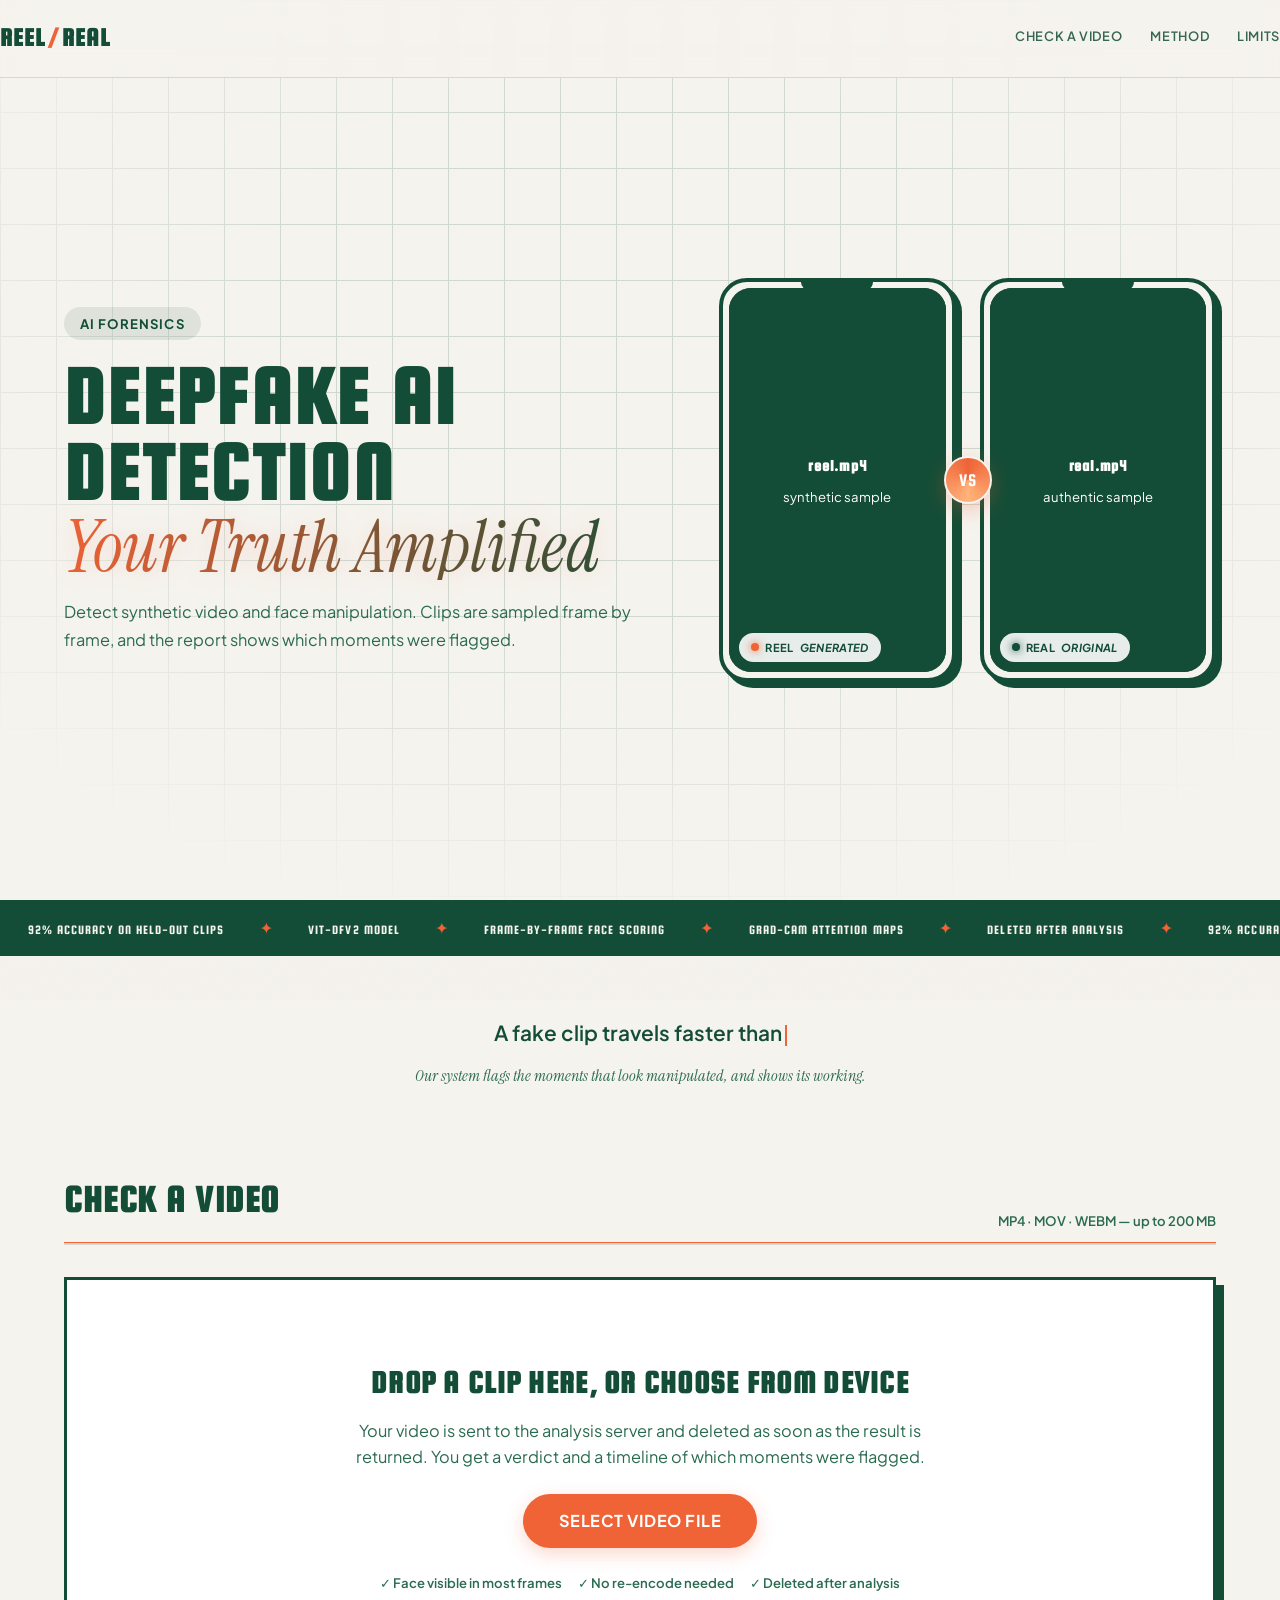
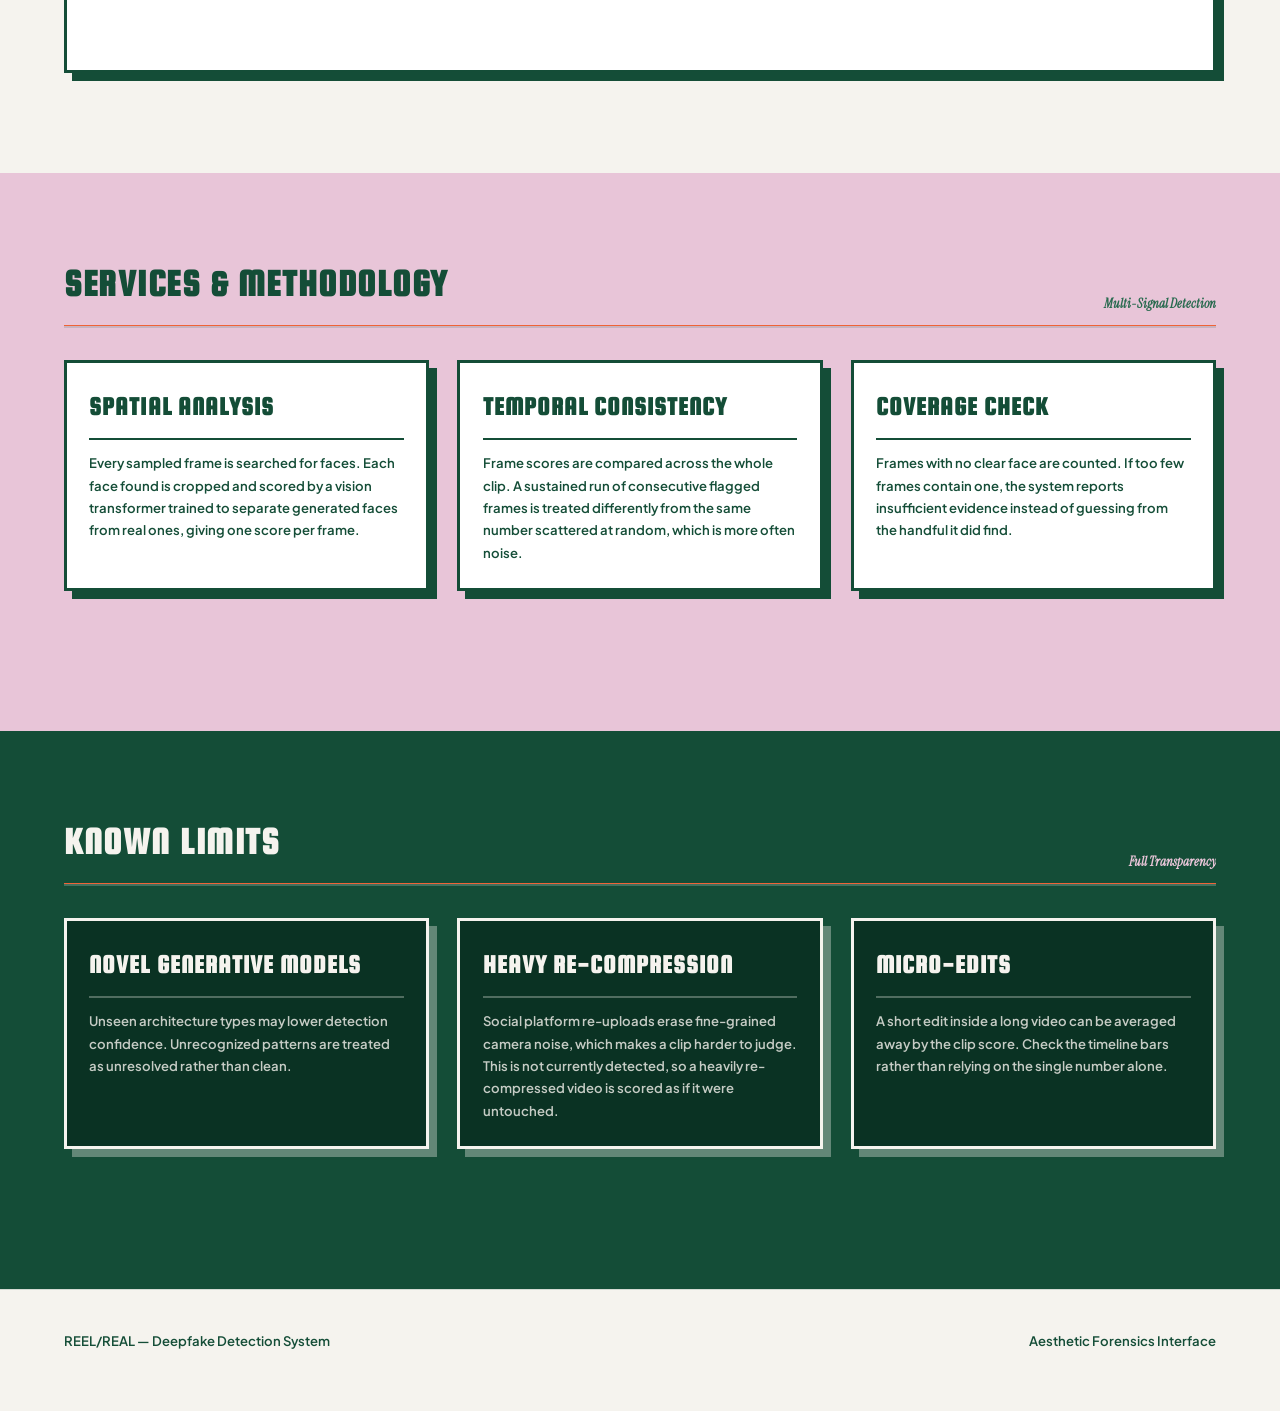
==== commit c6921ff4: "UI: brutalist cards, phone frames, ticker, scan-line, typewriter; report shows headline/guidance/evi" ====
--- a/deploy/container/site/index.html
+++ b/deploy/container/site/index.html
@@ -50,29 +50,65 @@
         <div class="pair">
           <!-- Drop your own 9:16 clips at site/assets/reel.mp4 and
                site/assets/real.mp4. Until then the green .ghost panel shows. -->
-          <figure class="slot" style="margin:0">
-            <div class="ghost"><b>reel.mp4</b>synthetic sample</div>
-            <video src="assets/reel.mp4" muted loop playsinline preload="metadata"></video>
-            <figcaption class="slot-tag"><span class="dot f"></span> REEL <em>generated</em></figcaption>
-          </figure>
+          <div class="phone-frame">
+            <span class="phone-notch"></span>
+            <span class="phone-btn phone-btn--power"></span>
+            <span class="phone-btn phone-btn--vol"></span>
+            <figure class="slot" style="margin:0">
+              <div class="ghost"><b>reel.mp4</b>synthetic sample</div>
+              <video src="assets/reel.mp4" muted loop playsinline preload="metadata"></video>
+              <figcaption class="slot-tag"><span class="dot f"></span> REEL <em>generated</em></figcaption>
+            </figure>
+          </div>
 
           <div class="vs-badge">VS</div>
 
-          <figure class="slot" style="margin:0">
-            <div class="ghost"><b>real.mp4</b>authentic sample</div>
-            <video src="assets/real.mp4" muted loop playsinline preload="metadata"></video>
-            <figcaption class="slot-tag"><span class="dot t"></span> REAL <em>original</em></figcaption>
-          </figure>
+          <div class="phone-frame">
+            <span class="phone-notch"></span>
+            <span class="phone-btn phone-btn--power"></span>
+            <span class="phone-btn phone-btn--vol"></span>
+            <figure class="slot" style="margin:0">
+              <div class="ghost"><b>real.mp4</b>authentic sample</div>
+              <video src="assets/real.mp4" muted loop playsinline preload="metadata"></video>
+              <figcaption class="slot-tag"><span class="dot t"></span> REAL <em>original</em></figcaption>
+            </figure>
+          </div>
         </div>
       </div>
 
     </div>
   </div>
 </section>
+
+<!-- Ticker marquee strip -->
+<div class="ticker-wrap" aria-hidden="true">
+  <div class="ticker-track">
+    <span class="ticker-item">92% Accuracy on held-out clips</span>
+    <span class="ticker-sep">✦</span>
+    <span class="ticker-item">ViT-DFv2 Model</span>
+    <span class="ticker-sep">✦</span>
+    <span class="ticker-item">Frame-by-frame face scoring</span>
+    <span class="ticker-sep">✦</span>
+    <span class="ticker-item">Grad-CAM attention maps</span>
+    <span class="ticker-sep">✦</span>
+    <span class="ticker-item">Deleted after analysis</span>
+    <span class="ticker-sep">✦</span>
+    <span class="ticker-item">92% Accuracy on held-out clips</span>
+    <span class="ticker-sep">✦</span>
+    <span class="ticker-item">ViT-DFv2 Model</span>
+    <span class="ticker-sep">✦</span>
+    <span class="ticker-item">Frame-by-frame face scoring</span>
+    <span class="ticker-sep">✦</span>
+    <span class="ticker-item">Grad-CAM attention maps</span>
+    <span class="ticker-sep">✦</span>
+    <span class="ticker-item">Deleted after analysis</span>
+    <span class="ticker-sep">✦</span>
+  </div>
+</div>
 
 <section class="statement">
   <div class="wrap">
-    <p>A fake clip travels faster than a correction ever could. The critical question isn't just if a video is fake — but which moments look tampered with.</p>
+    <p id="statementText" data-fulltext="A fake clip travels faster than a correction ever could. The critical question isn't just if a video is fake — but which moments look tampered with."></p>
     <small class="serif">Our system flags the moments that look manipulated, and shows its working.</small>
   </div>
 </section>
@@ -85,6 +121,8 @@
     </div>
 
     <div class="drop" id="drop">
+      <!-- Forensic scan line overlay -->
+      <div class="scan-line" id="scanLine"></div>
       <h3>Drop a clip here, or choose from device</h3>
       <p>Your video is sent to the analysis server and deleted as soon as the result is returned. You get a verdict and a timeline of which moments were flagged.</p>
       <button class="btn" id="pick">Select Video File</button>
@@ -141,6 +179,13 @@
           <p id="rMeta">—</p>
         </div>
         <div class="badge" id="rBadge">Likely synthetic</div>
+      </div>
+
+      <!-- Headline + guidance: spoken directly by the pipeline, shown only when
+           a real result arrives (pipeline.headline / pipeline.guidance). -->
+      <div class="report-headline" id="reportHeadline">
+        <p class="headline-text" id="rHeadline"></p>
+        <p class="guidance-text" id="rGuidance"></p>
       </div>
 
       <div class="stats">
@@ -179,6 +224,14 @@
         <div class="ev"><b>Where it looked</b><span id="mAttn">—</span></div>
       </div>
 
+      <!-- Evidence sentences: one plain-English sentence per measurement the
+           pipeline produced. Built from real numbers only (see evidence.py). -->
+      <div class="timeline" id="evidencePanel">
+        <h4>Evidence</h4>
+        <p class="hint">These sentences are written directly from the measurements above — each one is produced only when the pipeline has a number to report.</p>
+        <ol class="evidence-list" id="evidenceList"></ol>
+      </div>
+
       <div class="caveat">
         <b>Reading the score:</b> This detector was tested on videos it had never seen, and got 92% of them right. It is noticeably less reliable on clips that have been re-uploaded or compressed, as most social media video has been, and on kinds of manipulation it was not trained on. Treat the result as a reason to look closer, not as proof. The timeline below tells you more than the single number.
       </div>
@@ -260,5 +313,6 @@
      exist. Neither file reads or writes analysis state. -->
 <script src="js/reveal.js"></script>
 <script src="js/enhance.js"></script>
+<script src="js/effects.js"></script>
 </body>
 </html>
--- a/deploy/container/site/css/tokens.css
+++ b/deploy/container/site/css/tokens.css
@@ -190,11 +190,32 @@
 
 /* Dashed upload target. .over is toggled during dragenter/dragover. */
 .drop {
-  border: 2px dashed var(--forest-green);
-  background: var(--white-glass);
-  backdrop-filter: blur(12px);
-  border-radius: var(--radius);
+  border: 3px solid var(--forest-green);
+  background: var(--white);
+  backdrop-filter: none;
+  -webkit-backdrop-filter: none;
+  border-radius: 0;
   text-align: center;
-  transition: all .2s ease;
-}
-.drop.over { border-color: var(--accent-orange); background: var(--white); }
+  transition: transform 0.2s ease, box-shadow 0.2s ease;
+  box-shadow: 8px 8px 0 var(--forest-green);
+  position: relative;
+  overflow: hidden;
+}
+.drop::before {
+  content: "";
+  position: absolute;
+  top: 0; left: -100%;
+  width: 100%; height: 100%;
+  background: linear-gradient(120deg, transparent, rgba(239, 99, 55, 0.06), transparent);
+  transition: all 0.5s;
+}
+.drop:hover::before { left: 100%; }
+.drop:hover {
+  transform: translate(-3px, -3px);
+  box-shadow: 11px 11px 0 var(--forest-green);
+}
+.drop.over {
+  border-color: var(--accent-orange);
+  background: var(--white);
+  box-shadow: 8px 8px 0 var(--accent-orange);
+}
--- a/deploy/container/site/css/site.css
+++ b/deploy/container/site/css/site.css
@@ -7,6 +7,77 @@
    Nothing in this file is duplicated into the extension: a fixed masthead,
    100vh hero and 3-up grids are meaningless in a 380px popup.
    ========================================================================== */
+
+/* ============================================================================
+   EFFECTS — glitch headline, ticker, scan-line, typewriter
+   ========================================================================== */
+
+/* --- Ticker marquee --- */
+.ticker-wrap {
+  overflow: hidden;
+  background: var(--forest-green);
+  border-top: 3px solid var(--forest-green);
+  border-bottom: 3px solid var(--forest-green);
+  padding: 12px 0;
+  white-space: nowrap;
+}
+@keyframes ticker-scroll {
+  from { transform: translateX(0); }
+  to   { transform: translateX(-50%); }
+}
+.ticker-track {
+  display: inline-block;
+  animation: ticker-scroll 22s linear infinite;
+}
+.ticker-item {
+  display: inline-block;
+  font-family: var(--font-display);
+  font-size: var(--step--1);
+  letter-spacing: 0.08em;
+  text-transform: uppercase;
+  color: var(--bg-cream);
+  padding: 0 28px;
+}
+.ticker-sep {
+  display: inline-block;
+  color: var(--accent-orange);
+  padding: 0 4px;
+}
+
+/* --- Forensic scan line --- */
+@keyframes scan-sweep {
+  0%   { top: 0%;    opacity: 1; }
+  90%  { top: 100%;  opacity: 1; }
+  100% { top: 100%;  opacity: 0; }
+}
+.scan-line {
+  display: none;
+  position: absolute;
+  left: 0; right: 0;
+  height: 2px;
+  background: linear-gradient(90deg, transparent, var(--forest-green), var(--accent-orange), var(--forest-green), transparent);
+  z-index: 2;
+  pointer-events: none;
+  box-shadow: 0 0 8px var(--accent-orange);
+}
+.drop.scanning .scan-line {
+  display: block;
+  animation: scan-sweep 1.8s ease-in-out infinite;
+}
+
+/* --- Typewriter cursor --- */
+@keyframes blink {
+  0%,100% { opacity: 1; }
+  50%      { opacity: 0; }
+}
+.typewriter-cursor {
+  display: inline-block;
+  width: 2px; height: 1em;
+  background: var(--accent-orange);
+  margin-left: 3px;
+  vertical-align: text-bottom;
+  animation: blink 0.75s step-end infinite;
+}
 
 body {
   margin: 0;
@@ -106,10 +177,10 @@
   line-height: 1.7; max-width: 52ch; font-weight: 400;
 }
 
-/* ---------- Hero video pair (9:16 reel format) ---------- */
+/* ---------- Hero video pair (phone mockups, 9:16 reel format) ---------- */
 .pair-wrapper { position: relative; width: 100%; max-width: 520px; margin: 0 auto; }
 .pair {
-  display: grid; grid-template-columns: 1fr 1fr; gap: 16px;
+  display: grid; grid-template-columns: 1fr 1fr; gap: 24px;
   position: relative; align-items: center;
 }
 .vs-badge {
@@ -120,13 +191,58 @@
   box-shadow: 0 6px 20px rgba(239, 99, 55, 0.3); border: 2px solid var(--bg-cream);
 }
 
+/* Phone mockup frame */
+.phone-frame {
+  position: relative;
+  display: flex;
+  justify-content: center;
+  border: 4px solid var(--forest-green);
+  border-radius: 28px;
+  background: var(--bg-cream);
+  box-shadow: 6px 6px 0 var(--forest-green);
+  padding: 6px;
+  transition: transform 0.2s ease, box-shadow 0.2s ease;
+}
+.phone-frame:hover {
+  transform: translate(-3px, -3px);
+  box-shadow: 9px 9px 0 var(--forest-green);
+}
+.phone-frame:active {
+  transform: translate(3px, 3px);
+  box-shadow: none;
+}
+
+/* Notch at top center */
+.phone-notch {
+  position: absolute;
+  top: 0;
+  left: 50%;
+  transform: translateX(-50%);
+  z-index: 5;
+  width: 4.5rem;
+  height: 0.5rem;
+  background: var(--forest-green);
+  border: 1px solid var(--forest-green);
+  border-radius: 0 0 10px 10px;
+}
+
+/* Side buttons (power + volume) */
+.phone-btn {
+  position: absolute;
+  right: -10px;
+  border: 4px solid var(--forest-green);
+  border-radius: 4px;
+  background: none;
+}
+.phone-btn--power { top: 3.5rem; height: 1.75rem; }
+.phone-btn--vol { top: 6.5rem; height: 2.5rem; }
+
 .slot {
   position: relative; background: var(--forest-dark); aspect-ratio: 9/16;
-  border-radius: 20px; overflow: hidden;
-  box-shadow: 0 12px 32px rgba(20, 77, 55, 0.12);
-  border: 2px solid var(--white); transition: transform .3s ease;
-}
-.slot:hover { transform: translateY(-4px); }
+  border-radius: 22px; overflow: hidden;
+  width: 100%;
+}
+.slot:hover { transform: none; }
 .slot video { width: 100%; height: 100%; object-fit: cover; display: block; }
 /* Placeholder shown until the video's first frame decodes — and left in place
    permanently if assets/reel.mp4 and assets/real.mp4 are missing. */
@@ -195,7 +311,15 @@
 }
 
 /* Staged file panel — appears once a file is chosen. */
-.staged { margin-top: 24px; display: none; padding: 24px; }
+.staged {
+  margin-top: 24px; display: none; padding: 24px;
+  border: 3px solid var(--forest-green);
+  border-radius: 0;
+  box-shadow: 8px 8px 0 var(--forest-green);
+  background: var(--white);
+  backdrop-filter: none;
+  -webkit-backdrop-filter: none;
+}
 .staged.on { display: block; }
 .staged-row { display: flex; align-items: center; gap: 16px; flex-wrap: wrap; }
 .staged-row .name { font-size: var(--step-0); font-weight: 700; color: var(--forest-green); }
@@ -209,7 +333,7 @@
 .staged-preview.on { display: block; }
 .staged-preview video {
   display: block; width: 100%; max-height: 320px;
-  background: #000; border-radius: 14px;
+  background: #000; border-radius: 0;
   object-fit: contain;                 /* letterbox rather than crop or stretch */
 }
 
@@ -271,6 +395,40 @@
   text-transform: uppercase;
 }
 .timeline .hint { margin: 0 0 20px; font-size: var(--step--1); color: var(--text-muted); }
+
+/* Headline + guidance panel: shown only for real (server) results. */
+.report-headline {
+  padding: 20px 28px 4px;
+  border-bottom: 1px solid var(--border-color);
+}
+.report-headline .headline-text {
+  margin: 0 0 6px;
+  font-family: var(--font-sans);
+  font-size: var(--step-1);
+  font-weight: 700;
+  color: var(--forest-green);
+  line-height: 1.4;
+}
+.report-headline .guidance-text {
+  margin: 0;
+  font-size: var(--step--1);
+  color: var(--text-muted);
+  line-height: 1.6;
+}
+
+/* Evidence sentences list */
+.evidence-list {
+  margin: 0;
+  padding: 0 0 0 20px;
+  display: flex;
+  flex-direction: column;
+  gap: 8px;
+}
+.evidence-list li {
+  font-size: var(--step--1);
+  color: var(--forest-green);
+  line-height: 1.6;
+}
 
 .caveat { padding: 24px; color: var(--forest-green); font-size: var(--step--1); line-height: 1.7; }
 
@@ -291,10 +449,39 @@
 .pink-theme-section { background-color: var(--bg-pink); padding: 80px 0; }
 
 .method { padding-bottom: 60px; }
-.method-grid { display: grid; grid-template-columns: repeat(3, 1fr); gap: 20px; }
+.method-grid { display: grid; grid-template-columns: repeat(3, 1fr); gap: 28px; }
 @media (max-width: 820px) { .method-grid { grid-template-columns: 1fr; } }
 
-.cell { padding: 32px 28px; background: rgba(255, 255, 255, 0.7); }
+.cell {
+  padding: 1.5rem 1.4rem;
+  background-color: var(--white);
+  border: 3px solid var(--forest-green);
+  border-radius: 0;
+  box-shadow: 8px 8px 0 var(--forest-green);
+  position: relative;
+  transition: transform 0.2s ease, box-shadow 0.2s ease;
+  overflow: hidden;
+  /* Override glass-panel on these cards */
+  backdrop-filter: none;
+  -webkit-backdrop-filter: none;
+}
+.cell::before {
+  content: "";
+  position: absolute;
+  top: 0; left: -100%;
+  width: 100%; height: 100%;
+  background: linear-gradient(120deg, transparent, rgba(239, 99, 55, 0.08), transparent);
+  transition: all 0.5s;
+}
+.cell:hover::before { left: 100%; }
+.cell:hover {
+  transform: translate(-3px, -3px);
+  box-shadow: 11px 11px 0 var(--forest-green);
+}
+.cell:active {
+  transform: translate(4px, 4px);
+  box-shadow: none;
+}
 .cell h3 {
   margin: 0 0 12px;
   font-family: var(--font-display);
@@ -302,8 +489,11 @@
   font-size: clamp(1.4rem, 2vw, 1.8rem);
   letter-spacing: 0.04em;
   text-transform: uppercase;
-}
-.cell p { margin: 0; color: var(--forest-green); font-size: var(--step--1); line-height: 1.7; }
+  font-weight: 900;
+  border-bottom: 2px solid var(--forest-green);
+  padding-bottom: 10px;
+}
+.cell p { margin: 0; color: var(--forest-green); font-size: var(--step--1); line-height: 1.7; font-weight: 600; }
 
 .dark-theme-section {
   background-color: var(--forest-green);
@@ -313,8 +503,15 @@
 .dark-theme-section .sec-head { border-bottom-color: rgba(255, 255, 255, 0.2); }
 .dark-theme-section .sec-head h2 { color: var(--bg-cream); }
 .dark-theme-section .sec-head span { color: var(--bg-pink); }
-.dark-theme-section .cell { background: rgba(255, 255, 255, 0.08); border-color: rgba(255, 255, 255, 0.15); }
-.dark-theme-section .cell h3 { color: var(--bg-cream); }
+.dark-theme-section .cell {
+  background-color: var(--forest-dark);
+  border-color: var(--bg-cream);
+  box-shadow: 8px 8px 0 rgba(245, 243, 238, 0.35);
+}
+.dark-theme-section .cell:hover {
+  box-shadow: 11px 11px 0 rgba(245, 243, 238, 0.45);
+}
+.dark-theme-section .cell h3 { color: var(--bg-cream); border-bottom-color: rgba(245, 243, 238, 0.3); }
 .dark-theme-section .cell p { color: rgba(245, 243, 238, 0.8); }
 
 /* ---------- Footer ---------- */
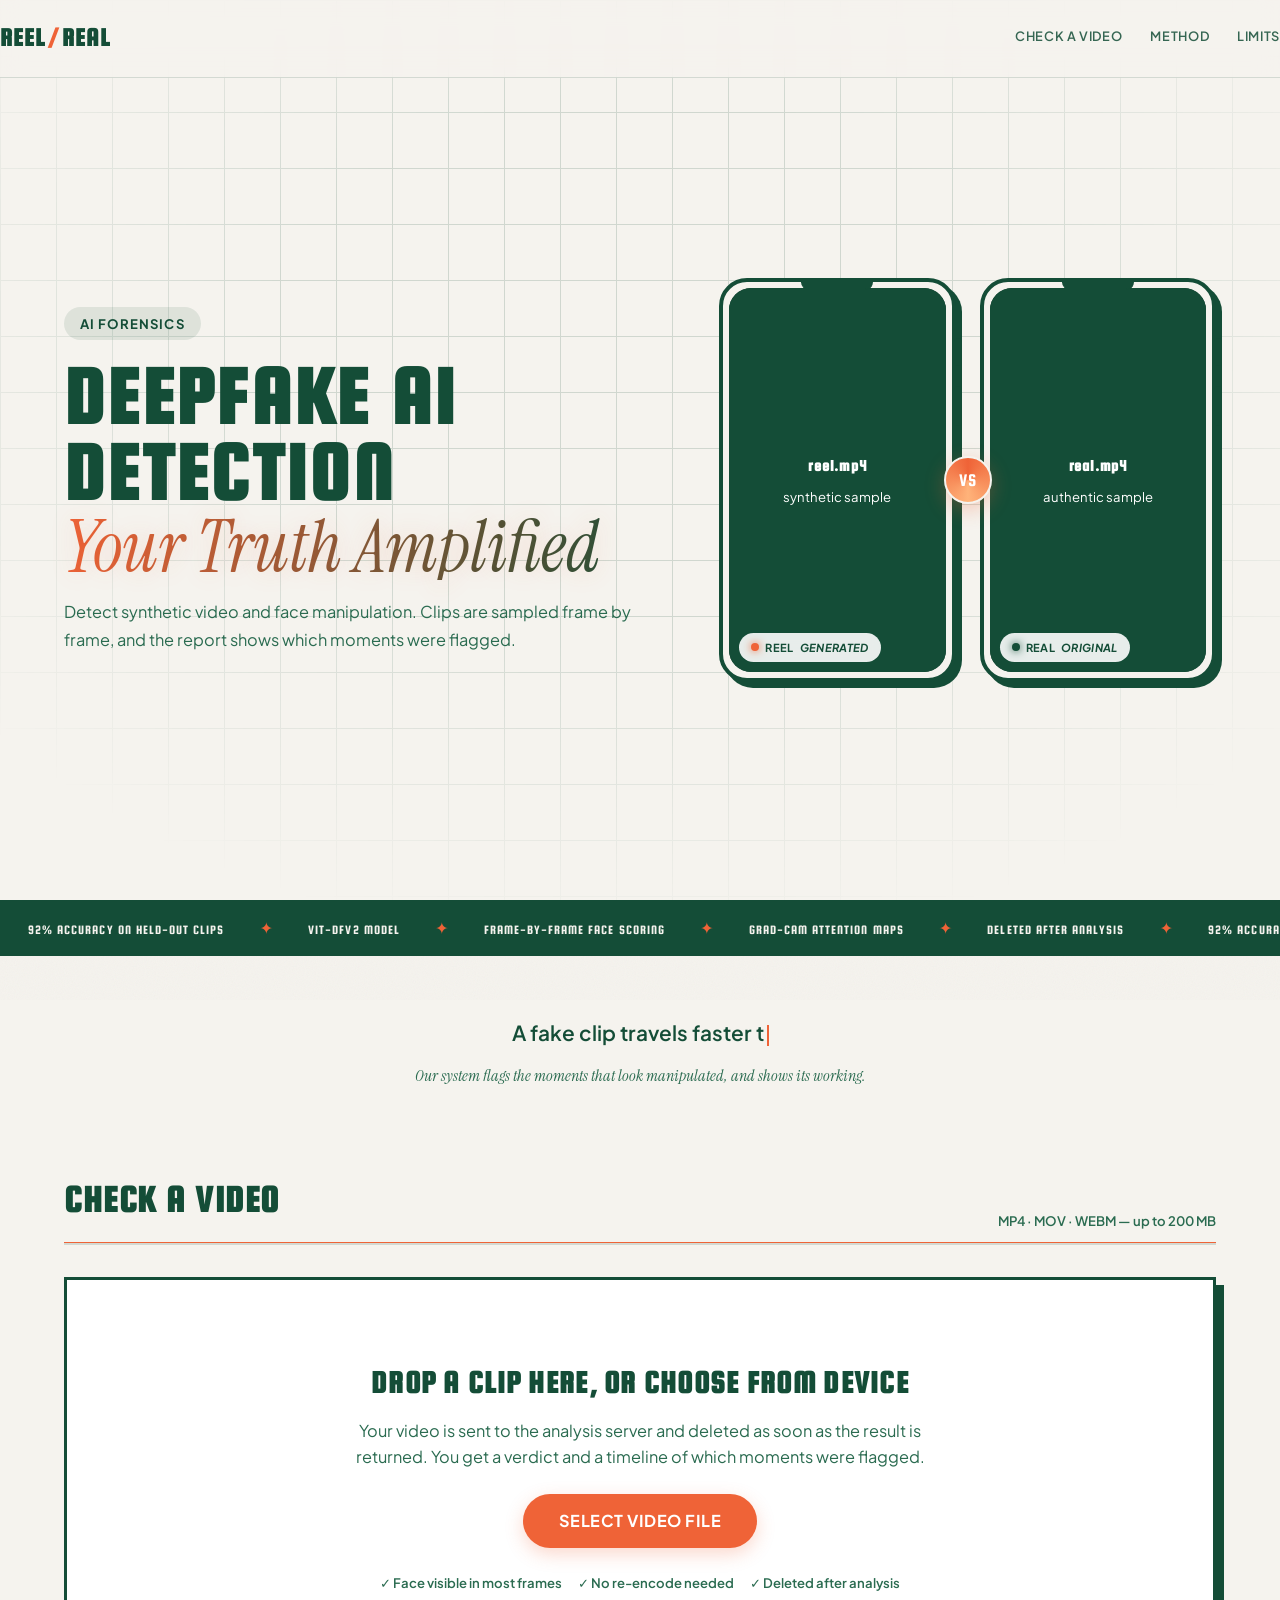
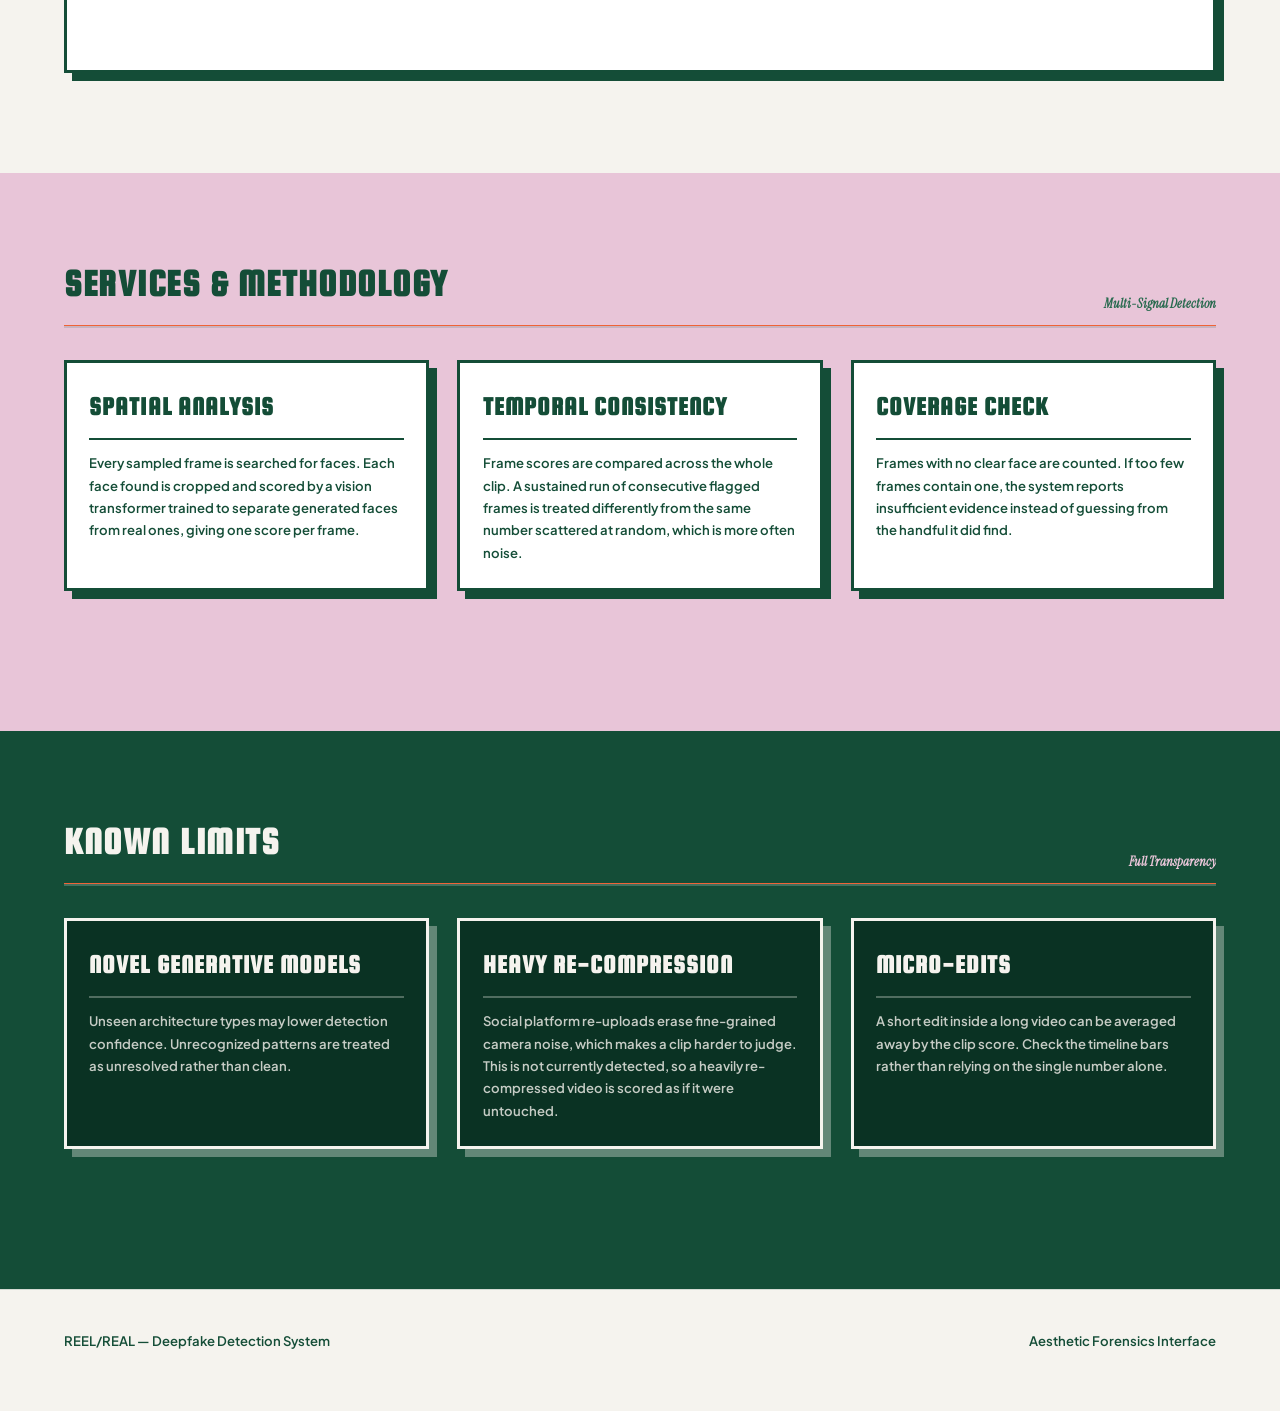
==== commit da0b4e3f: "add" ====
--- a/deploy/container/site/index.html
+++ b/deploy/container/site/index.html
@@ -121,8 +121,6 @@
     </div>
 
     <div class="drop" id="drop">
-      <!-- Forensic scan line overlay -->
-      <div class="scan-line" id="scanLine"></div>
       <h3>Drop a clip here, or choose from device</h3>
       <p>Your video is sent to the analysis server and deleted as soon as the result is returned. You get a verdict and a timeline of which moments were flagged.</p>
       <button class="btn" id="pick">Select Video File</button>
@@ -153,6 +151,8 @@
            committing to a 35-second analysis. Muted: an autoplaying preview that
            makes noise is hostile. -->
       <div class="staged-preview" id="sPreview">
+        <!-- Forensic scan line sweeps the video while analysis runs -->
+        <div class="scan-line" id="scanLine"></div>
         <video id="sVideo" muted playsinline controls preload="metadata"></video>
       </div>
 
@@ -172,7 +172,7 @@
     <!-- Only shown when a result arrives from the Chrome extension. -->
     <div class="handoff-note" id="handoffNote"></div>
 
-    <div class="glass-panel">
+    <div class="brutalist-panel">
       <div class="verdict">
         <div class="file">
           <h3 id="rName">—</h3>
--- a/deploy/container/site/css/tokens.css
+++ b/deploy/container/site/css/tokens.css
@@ -96,6 +96,15 @@
   border: 1px solid var(--border-color);
   border-radius: var(--radius);
   box-shadow: 0 12px 40px rgba(20, 77, 55, 0.05);
+}
+
+/* Brutalist card alternative */
+.brutalist-panel {
+  background: var(--white);
+  border: 3px solid var(--forest-green);
+  border-radius: 0;
+  box-shadow: 8px 8px 0 var(--forest-green);
+  position: relative;
 }
 
 .btn {
--- a/deploy/container/site/css/site.css
+++ b/deploy/container/site/css/site.css
@@ -60,7 +60,7 @@
   pointer-events: none;
   box-shadow: 0 0 8px var(--accent-orange);
 }
-.drop.scanning .scan-line {
+.staged-preview.scanning .scan-line {
   display: block;
   animation: scan-sweep 1.8s ease-in-out infinite;
 }
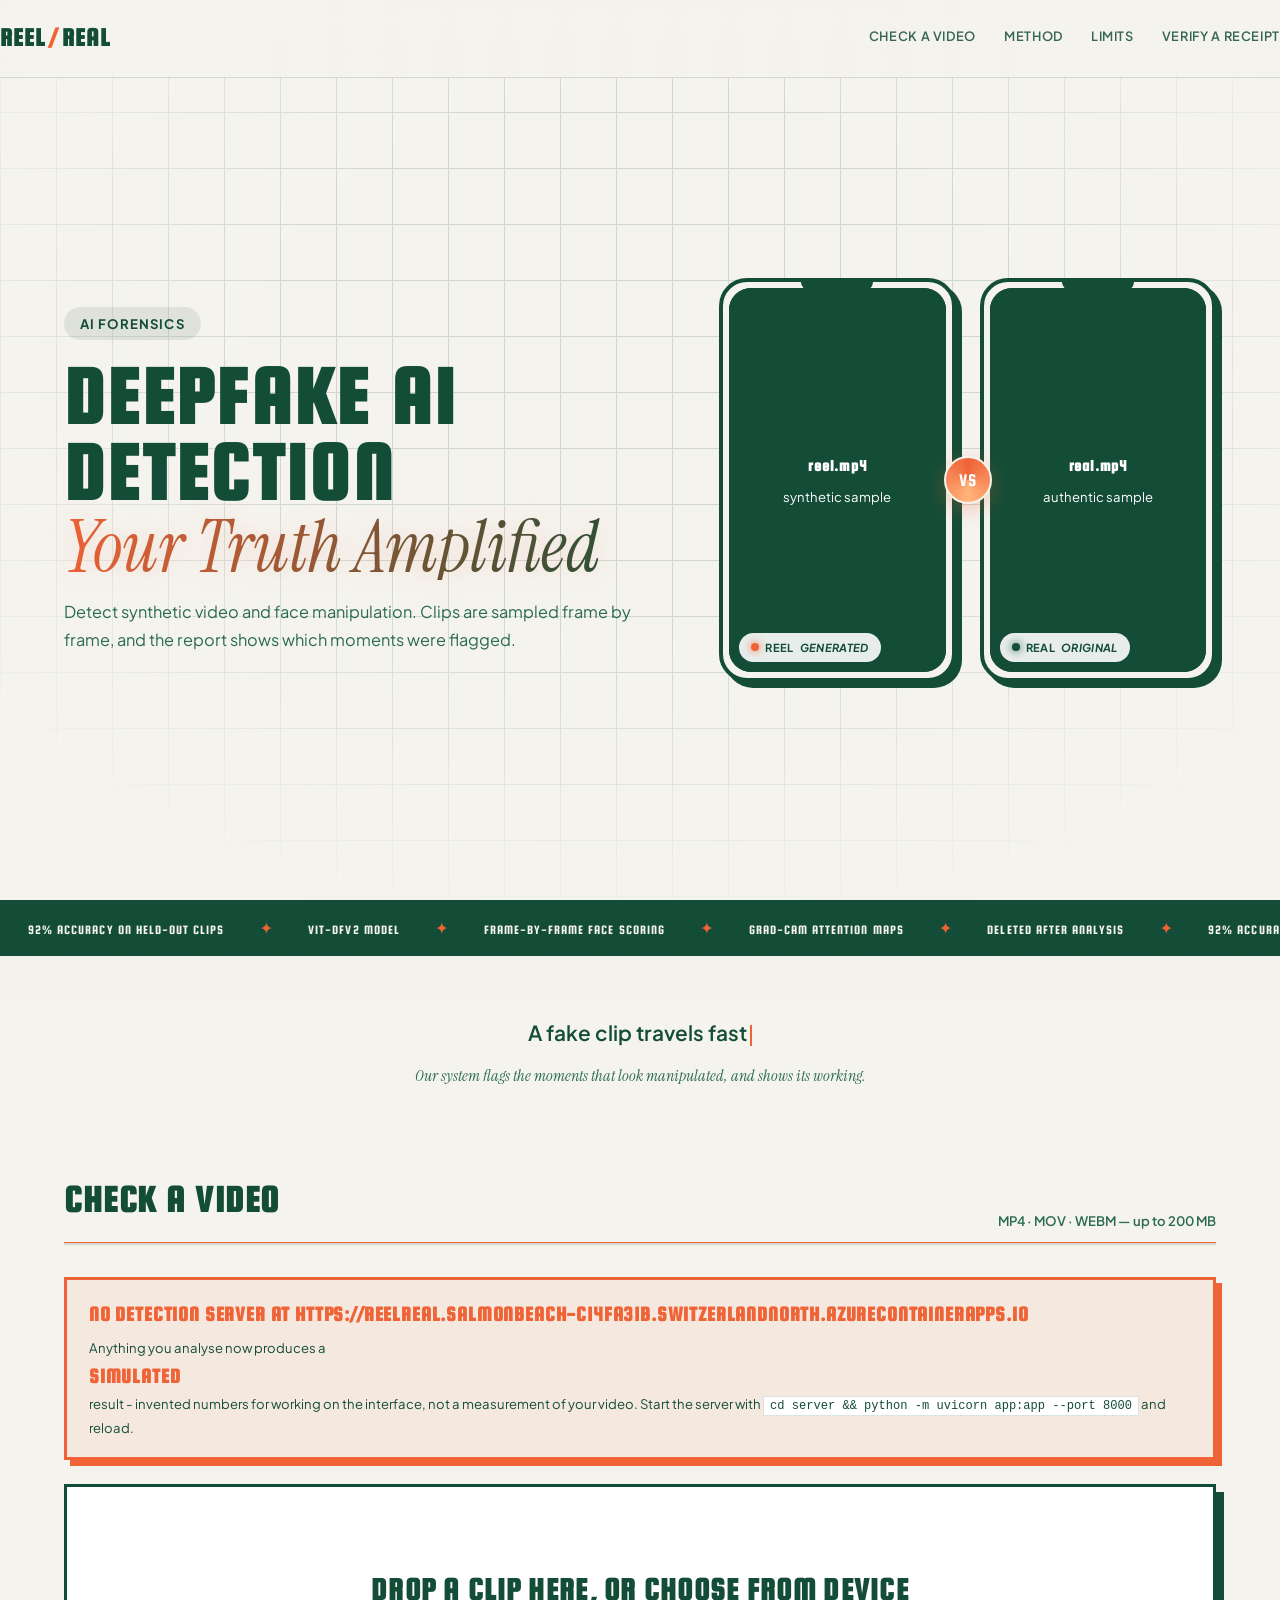
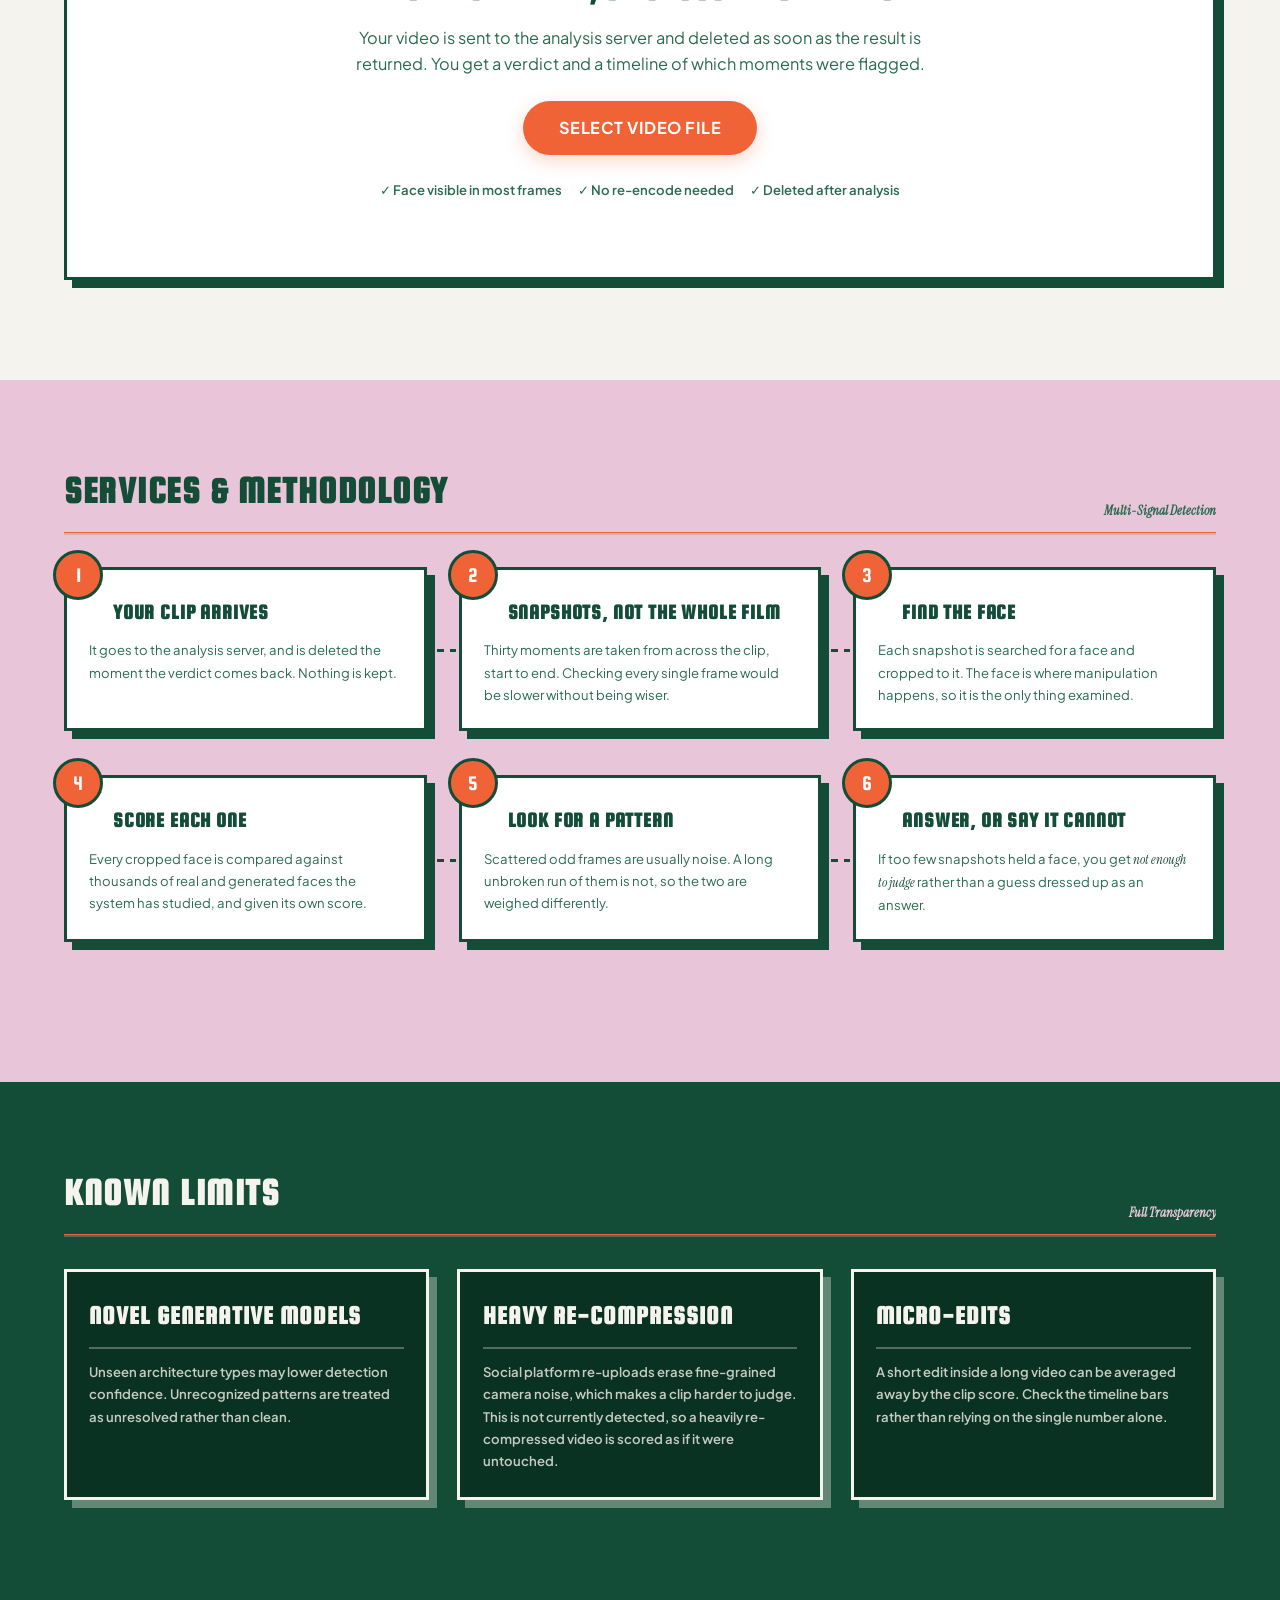
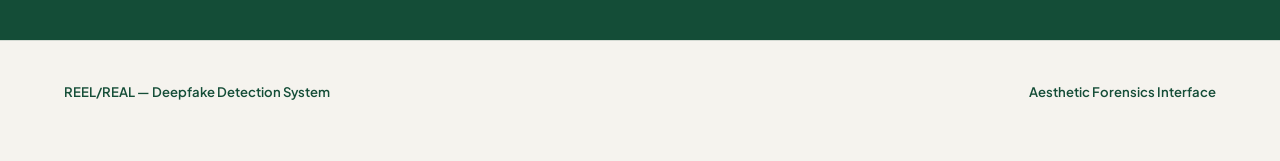
==== commit 298ac581: "Add a run guide, two server harnesses, signed receipts, and demo affordances The repository had no t" ====
--- a/deploy/container/site/index.html
+++ b/deploy/container/site/index.html
@@ -30,6 +30,7 @@
       <a href="#detect">Check a video</a>
       <a href="#method">Method</a>
       <a href="#limits">Limits</a>
+      <a href="verify.html">Verify a receipt</a>
     </nav>
   </div>
 </header>
@@ -49,14 +50,20 @@
       <div class="pair-wrapper">
         <div class="pair">
           <!-- Drop your own 9:16 clips at site/assets/reel.mp4 and
-               site/assets/real.mp4. Until then the green .ghost panel shows. -->
+               site/assets/real.mp4. Until then the green .ghost panel shows.
+
+               Both loop continuously and silently; hovering one turns its
+               sound on. They are marked `muted` in the markup because every
+               browser refuses to autoplay audio - app.js unmutes on hover,
+               and quietly stays silent where even that is blocked. -->
           <div class="phone-frame">
             <span class="phone-notch"></span>
             <span class="phone-btn phone-btn--power"></span>
             <span class="phone-btn phone-btn--vol"></span>
             <figure class="slot" style="margin:0">
               <div class="ghost"><b>reel.mp4</b>synthetic sample</div>
-              <video src="assets/reel.mp4" muted loop playsinline preload="metadata"></video>
+              <video src="assets/reel.mp4" muted loop autoplay playsinline preload="auto"
+                     title="Hover for sound"></video>
               <figcaption class="slot-tag"><span class="dot f"></span> REEL <em>generated</em></figcaption>
             </figure>
           </div>
@@ -69,7 +76,8 @@
             <span class="phone-btn phone-btn--vol"></span>
             <figure class="slot" style="margin:0">
               <div class="ghost"><b>real.mp4</b>authentic sample</div>
-              <video src="assets/real.mp4" muted loop playsinline preload="metadata"></video>
+              <video src="assets/real.mp4" muted loop autoplay playsinline preload="auto"
+                     title="Hover for sound"></video>
               <figcaption class="slot-tag"><span class="dot t"></span> REAL <em>original</em></figcaption>
             </figure>
           </div>
@@ -119,6 +127,12 @@
       <h2>Check a video</h2>
       <span>MP4 · MOV · WEBM — up to 200 MB</span>
     </div>
+
+    <!-- Backend reachability. Hidden until a check has actually failed, so it
+         never implies a problem that has not been observed. The site falls back
+         to a SIMULATED result when the server is unreachable, and that fact has
+         to be impossible to miss rather than a footnote in the timestamp. -->
+    <div class="server-note" id="serverNote"></div>
 
     <div class="drop" id="drop">
       <h3>Drop a clip here, or choose from device</h3>
@@ -135,6 +149,34 @@
       </div>
     </div>
 
+    <!-- Sample clips, filled from assets/samples/samples.json at runtime. The
+         strip stays hidden when that file is absent, which is the normal state
+         of a fresh clone: the test footage is licensed for research use and is
+         not redistributable, so it is never committed. scripts/make_samples.py
+         builds the folder from clips you already hold.
+
+         Each button is labelled with the clip's DATASET GROUND TRUTH, never
+         with an expected verdict - the point of pressing it is to find out what
+         the detector says, and pre-announcing that would defeat it. -->
+    <div class="samples" id="samples" hidden>
+      <h4>Or try a sample clip</h4>
+      <p class="hint">Labelled with what the dataset says each clip is. The
+         detector is run for real on whichever you pick.</p>
+      <div class="sample-row" id="sampleRow"></div>
+    </div>
+
+    <!-- Recent checks, from this browser's localStorage. Metadata only: no
+         video is ever stored. -->
+    <div class="history" id="history" hidden>
+      <div class="history-head">
+        <h4>Recent checks</h4>
+        <button class="link-btn" id="clearHistory">Clear</button>
+      </div>
+      <div class="history-row" id="historyRow"></div>
+      <p class="hint">Stored in this browser only - names, verdicts and receipts,
+         never the videos themselves.</p>
+    </div>
+
     <div class="staged glass-panel" id="staged">
       <div class="staged-row">
         <div>
@@ -180,6 +222,12 @@
         </div>
         <div class="badge" id="rBadge">Likely synthetic</div>
       </div>
+
+      <!-- Clean-result note. Shown ONLY for verdict === 'authentic', so that
+           "measured and nothing was found" is visually a designed result and
+           cannot be mistaken for a weak flag or for an unrun check. It states
+           no measurement of its own; the numbers stay in the panels below. -->
+      <p class="clean-note serif" id="rCleanNote">Measured, and nothing was flagged.</p>
 
       <!-- Headline + guidance: spoken directly by the pipeline, shown only when
            a real result arrives (pipeline.headline / pipeline.guidance). -->
@@ -239,6 +287,9 @@
 
     <div class="report-actions">
       <button class="btn ghost" id="again">Check another video</button>
+      <!-- Shown only when the server actually returned a signed receipt. -->
+      <button class="btn ghost" id="saveReceipt" hidden>Save signed receipt</button>
+      <a class="btn ghost" id="openVerify" href="verify.html" hidden>Verify it</a>
     </div>
   </div>
 </section>
@@ -251,20 +302,43 @@
         <h2>Services &amp; Methodology</h2>
         <span class="serif">Multi-Signal Detection</span>
       </div>
-      <div class="method-grid">
-        <div class="cell glass-panel">
-          <h3>Spatial Analysis</h3>
-          <p>Every sampled frame is searched for faces. Each face found is cropped and scored by a vision transformer trained to separate generated faces from real ones, giving one score per frame.</p>
-        </div>
-        <div class="cell glass-panel">
-          <h3>Temporal Consistency</h3>
-          <p>Frame scores are compared across the whole clip. A sustained run of consecutive flagged frames is treated differently from the same number scattered at random, which is more often noise.</p>
-        </div>
-        <div class="cell glass-panel">
-          <h3>Coverage Check</h3>
-          <p>Frames with no clear face are counted. If too few frames contain one, the system reports insufficient evidence instead of guessing from the handful it did find.</p>
-        </div>
-      </div>
+      <!-- The same pipeline the report describes, told as the sequence it
+           actually runs in. Every number here is real: 30 sampled frames is
+           what the analyzer takes, and the last step is the genuine third
+           verdict, not a flourish. -->
+      <ol class="flow">
+        <li class="flow-step">
+          <h3>Your clip arrives</h3>
+          <p>It goes to the analysis server, and is deleted the moment the
+             verdict comes back. Nothing is kept.</p>
+        </li>
+        <li class="flow-step">
+          <h3>Snapshots, not the whole film</h3>
+          <p>Thirty moments are taken from across the clip, start to end.
+             Checking every single frame would be slower without being wiser.</p>
+        </li>
+        <li class="flow-step">
+          <h3>Find the face</h3>
+          <p>Each snapshot is searched for a face and cropped to it. The face is
+             where manipulation happens, so it is the only thing examined.</p>
+        </li>
+        <li class="flow-step">
+          <h3>Score each one</h3>
+          <p>Every cropped face is compared against thousands of real and
+             generated faces the system has studied, and given its own score.</p>
+        </li>
+        <li class="flow-step">
+          <h3>Look for a pattern</h3>
+          <p>Scattered odd frames are usually noise. A long unbroken run of them
+             is not, so the two are weighed differently.</p>
+        </li>
+        <li class="flow-step">
+          <h3>Answer, or say it cannot</h3>
+          <p>If too few snapshots held a face, you get
+             <em>not enough to judge</em> rather than a guess dressed up as an
+             answer.</p>
+        </li>
+      </ol>
     </div>
   </section>
 </div>
--- a/deploy/container/site/css/tokens.css
+++ b/deploy/container/site/css/tokens.css
@@ -71,6 +71,13 @@
 }
 
 a { color: inherit; text-decoration: none; }
+
+/* The `hidden` attribute has to win over component styles.
+   A browser's own [hidden] rule is a user-agent rule, so ANY author rule that
+   sets display beats it - `.btn { display: inline-block }` was quietly
+   un-hiding buttons that JavaScript had marked hidden, leaving a "Save signed
+   receipt" button on a result that has no receipt. */
+[hidden] { display: none !important; }
 :focus-visible { outline: 2px solid var(--forest-green); outline-offset: 3px; }
 
 /* Visually hidden but still announced by screen readers. Used for the real
--- a/deploy/container/site/css/site.css
+++ b/deploy/container/site/css/site.css
@@ -416,19 +416,107 @@
   line-height: 1.6;
 }
 
-/* Evidence sentences list */
+/* ---------- Verdict state skins ----------
+   The report deliberately looks different in all three states, so that
+   "measured and nothing was found" is never mistaken for a weak flag or for a
+   check that did not run. app.js sets exactly one of these classes on the
+   panel. The default (no class) is the flagged look already defined above. */
+
+/* Measured, nothing found: a soft green wash and a green rule. */
+.brutalist-panel.state-clean {
+  background: linear-gradient(180deg, rgba(20, 77, 55, 0.07) 0%, var(--white) 260px);
+  border-color: var(--true);
+  box-shadow: 8px 8px 0 var(--true);
+}
+
+/* Not enough evidence to judge: deliberately unresolved. A dashed border
+   says "no call was made" in a way a colour alone cannot. */
+.brutalist-panel.state-unknown {
+  background: var(--white);
+  border-style: dashed;
+  border-color: var(--text-muted);
+  box-shadow: 8px 8px 0 rgba(42, 107, 80, 0.35);
+}
+
+/* The clean-result line. Hidden unless app.js opts it in, because it is a
+   statement about a result and must never appear over a missing one. */
+.clean-note {
+  display: none;
+  margin: 0;
+  padding: 22px 28px 4px;
+  font-size: var(--step-1);
+  color: var(--true);
+  line-height: 1.5;
+}
+.clean-note::before {
+  content: "✓";
+  font-family: var(--font-sans);
+  font-style: normal;
+  font-weight: 800;
+  margin-right: 10px;
+  display: inline-grid;
+  place-content: center;
+  width: 1.5em; height: 1.5em;
+  vertical-align: -.35em;
+  border-radius: 50%;
+  background: var(--true);
+  color: var(--white);
+  font-size: .62em;
+}
+.brutalist-panel.state-clean .clean-note { display: block; }
+
+/* Evidence sentences list — pinned-note styling. Each sentence is written by
+   the pipeline from a real number, so they are presented as individual
+   findings rather than as one run of prose. */
 .evidence-list {
+  counter-reset: evidence-item;
   margin: 0;
-  padding: 0 0 0 20px;
+  padding: 0;
+  list-style: none;
   display: flex;
   flex-direction: column;
-  gap: 8px;
+  gap: 12px;
 }
 .evidence-list li {
+  counter-increment: evidence-item;
+  position: relative;
+  padding: 12px 16px 12px 46px;
   font-size: var(--step--1);
   color: var(--forest-green);
   line-height: 1.6;
-}
+  background: var(--white);
+  border: 2px solid var(--forest-green);
+  border-radius: var(--radius-sm);
+  box-shadow: 3px 3px 0 rgba(20, 77, 55, 0.18);
+  transform: rotate(-0.35deg);
+  transform-origin: left center;
+}
+/* Alternate the tilt so the stack reads as hand-pinned rather than skewed. */
+.evidence-list li:nth-child(even) { transform: rotate(0.4deg); }
+
+/* Each sentence is numbered. The number comes from a CSS counter rather than
+   from the markup, so app.js still writes plain <li> text and the digits are
+   never part of the sentence a screen reader announces - the <ol> already
+   conveys the ordering to assistive tech.
+
+   This was a magnifier glyph until the CSS hex escape for it turned into a
+   control character in transit and rendered as five stray characters. A digit
+   cannot fail that way, and it carries more meaning than the icon did. */
+.evidence-list li::before {
+  content: counter(evidence-item);
+  position: absolute;
+  left: 12px; top: 11px;
+  width: 24px; height: 24px;
+  display: grid; place-content: center;
+  font-family: var(--font-display);
+  font-size: 13px;
+  line-height: 1;
+  color: var(--text-muted);
+  border-radius: 50%;
+  background: var(--bg-cream);
+  border: 1px solid var(--border-color);
+}
+.brutalist-panel.state-clean .evidence-list li { border-color: var(--true); }
 
 .caveat { padding: 24px; color: var(--forest-green); font-size: var(--step--1); line-height: 1.7; }
 
@@ -533,3 +621,234 @@
   .glass-panel { backdrop-filter: none; background: #fff; box-shadow: none; }
   body { background: #fff; }
 }
+
+/* ============================================================================
+   VERIFY PAGE (verify.html)
+   ----------------------------------------------------------------------------
+   Reuses the report's panel, badge and .ev row styles so a verified receipt
+   reads as the same kind of object as the report it came from.
+   ========================================================================== */
+.verify-intro { padding: 20px 24px; margin-bottom: 28px; border: 2px solid var(--border-color); border-radius: var(--radius-sm); background: var(--white-trans); }
+
+.verify-grid { display: grid; grid-template-columns: 1fr 1fr; gap: 24px; }
+@media (max-width: 860px) { .verify-grid { grid-template-columns: 1fr; } }
+
+.verify-cell { background: var(--white-trans); border: 2px solid var(--border-color); border-radius: var(--radius-sm); padding: 22px; }
+.verify-cell h3 {
+  margin: 0 0 4px;
+  font-family: var(--font-display);
+  font-size: var(--step-1);
+  text-transform: uppercase;
+  letter-spacing: .04em;
+  color: var(--forest-green);
+}
+.verify-cell h3 em { font-family: var(--font-serif); text-transform: none; letter-spacing: 0; color: var(--text-muted); }
+.verify-cell .hint { margin: 0 0 14px; font-size: var(--step--1); color: var(--text-muted); line-height: 1.6; }
+
+#receiptText {
+  width: 100%; min-height: 190px; resize: vertical;
+  padding: 14px; border: 2px solid var(--border-color); border-radius: var(--radius-sm);
+  background: var(--white); color: var(--forest-green);
+  font-family: ui-monospace, "Cascadia Code", Consolas, monospace;
+  font-size: 12px; line-height: 1.55;
+}
+#receiptText:focus-visible { outline: 2px solid var(--forest-green); outline-offset: 2px; }
+
+/* A compact version of the uploader's drop zone. */
+.drop--small { padding: 26px 20px; min-height: 0; }
+.drop--small p { margin: 0 0 14px; font-size: var(--step--1); color: var(--text-muted); }
+
+.verify-row { display: flex; gap: 12px; flex-wrap: wrap; align-items: center; margin-top: 14px; }
+.verify-actions { margin-top: 28px; }
+
+/* Hidden until a check has actually run - an empty verdict box reads as a
+   check that passed. */
+.verify-result { display: none; margin-top: 32px; }
+.verify-result.on { display: block; }
+
+#hashLine { margin: 12px 0 0; font-family: ui-monospace, Consolas, monospace; font-size: 11px; overflow-wrap: anywhere; }
+#vFields .ev b { min-width: 150px; }
+#vFields .ev span { font-family: ui-monospace, Consolas, monospace; font-size: 11px; overflow-wrap: anywhere; text-align: right; }
+
+/* ============================================================================
+   SERVER STATUS / SAMPLE CLIPS / RECENT CHECKS
+   ========================================================================== */
+
+/* Shown only once a probe has actually failed. Orange, not red-on-white decor:
+   this says the numbers on screen are invented, which is the single most
+   important thing the interface can tell you. */
+.server-note { display: none; margin-bottom: 24px; padding: 18px 22px; border: 3px solid var(--fake); border-radius: 0; background: rgba(239, 99, 55, .08); box-shadow: 6px 6px 0 var(--fake); }
+.server-note.on { display: block; }
+.server-note b { display: block; font-family: var(--font-display); font-size: var(--step-1); letter-spacing: .04em; text-transform: uppercase; color: var(--fake); }
+.server-note span { display: block; margin-top: 6px; font-size: var(--step--1); color: var(--forest-green); line-height: 1.65; }
+.server-note code { font-family: ui-monospace, Consolas, monospace; font-size: .92em; background: var(--white); padding: 2px 6px; border: 1px solid var(--border-color); }
+
+.samples, .history { margin-top: 28px; }
+.samples h4, .history h4 {
+  margin: 0 0 4px;
+  font-family: var(--font-display);
+  font-size: var(--step-1);
+  text-transform: uppercase;
+  letter-spacing: .04em;
+  color: var(--forest-green);
+}
+.samples .hint, .history .hint { margin: 0 0 14px; font-size: var(--step--1); color: var(--text-muted); line-height: 1.6; }
+
+.sample-row, .history-row { display: flex; gap: 12px; flex-wrap: wrap; }
+
+.sample {
+  flex: 1 1 200px; text-align: left; cursor: pointer;
+  padding: 16px 18px; font: inherit;
+  background: var(--white); color: var(--forest-green);
+  border: 2px solid var(--forest-green); border-radius: var(--radius-sm);
+  box-shadow: 4px 4px 0 var(--forest-green);
+  transition: transform .12s ease, box-shadow .12s ease;
+}
+.sample:hover:not(:disabled) { transform: translate(-2px, -2px); box-shadow: 6px 6px 0 var(--forest-green); }
+.sample:active:not(:disabled) { transform: translate(2px, 2px); box-shadow: 2px 2px 0 var(--forest-green); }
+.sample:disabled { opacity: .55; cursor: progress; }
+.sample b { display: block; font-size: var(--step-0); font-weight: 700; overflow-wrap: anywhere; }
+.sample .sample-truth { display: inline-block; margin-top: 6px; padding: 2px 10px; border-radius: 50px; background: var(--green-glass); border: 1px solid var(--border-color); font-size: var(--step--1); color: var(--text-muted); }
+.sample em { display: block; margin-top: 8px; font-family: var(--font-serif); font-size: var(--step--1); color: var(--text-muted); }
+
+.history-head { display: flex; align-items: baseline; justify-content: space-between; gap: 16px; }
+
+.link-btn { background: none; border: none; padding: 0; font: inherit; font-size: var(--step--1); font-weight: 600; color: var(--text-muted); text-decoration: underline; cursor: pointer; }
+.link-btn:hover { color: var(--forest-green); }
+
+.hist {
+  flex: 1 1 190px; padding: 14px 16px;
+  background: var(--white-trans); border: 2px solid var(--border-color);
+  border-radius: var(--radius-sm); border-left-width: 6px;
+}
+.hist b { display: block; font-size: var(--step--1); font-weight: 700; color: var(--forest-green); overflow-wrap: anywhere; }
+.hist span { display: block; margin-top: 4px; font-size: var(--step--1); color: var(--text-muted); }
+.hist em { display: block; margin-top: 6px; font-family: var(--font-serif); font-size: var(--step--1); color: var(--text-muted); }
+.hist .link-btn { margin-top: 8px; }
+
+/* One border colour per state, matching the report's own three-state skin. */
+.hist--authentic { border-left-color: var(--true); }
+.hist--synthetic { border-left-color: var(--fake); }
+.hist--inconclusive { border-left-color: var(--text-muted); border-left-style: dashed; }
+.hist--sim { border-left-color: var(--warn); background: rgba(217, 119, 6, .07); }
+
+/* ============================================================================
+   METHOD FLOW — the pipeline as a numbered sequence
+   ----------------------------------------------------------------------------
+   Replaces three equal cards with an ordered list, because the three cards were
+   describing stages that happen in an order and looked like independent
+   features. Step numbers come from a CSS counter, so the markup stays a plain
+   <ol> and a screen reader gets the ordering from the list itself.
+   ========================================================================== */
+.flow {
+  counter-reset: flow-step;
+  list-style: none;
+  margin: 0;
+  padding: 0;
+  display: grid;
+  grid-template-columns: repeat(3, 1fr);
+  gap: 44px 32px;
+  position: relative;
+}
+
+.flow-step {
+  counter-increment: flow-step;
+  position: relative;
+  padding: 26px 22px 22px;
+  background: var(--white);
+  border: 3px solid var(--forest-green);
+  box-shadow: 8px 8px 0 var(--forest-green);
+  transition: transform .2s ease, box-shadow .2s ease;
+}
+.flow-step:hover { transform: translate(-3px, -3px); box-shadow: 11px 11px 0 var(--forest-green); }
+
+/* The step number sits on the top-left corner of the card, overlapping the
+   border so the sequence reads before the words do. */
+.flow-step::before {
+  content: counter(flow-step);
+  position: absolute;
+  top: -20px; left: -14px;
+  width: 44px; height: 44px;
+  display: grid; place-content: center;
+  font-family: var(--font-display);
+  font-size: 1.3rem;
+  line-height: 1;
+  color: var(--white);
+  background: var(--accent-orange);
+  border: 3px solid var(--forest-green);
+  border-radius: 50%;
+}
+
+/* The connector to the next step. Drawn only between cards on the same row:
+   the last item in each row has nothing to its right to point at. */
+.flow-step::after {
+  content: "";
+  position: absolute;
+  top: 50%;
+  right: -32px;
+  width: 32px;
+  height: 3px;
+  background: repeating-linear-gradient(90deg,
+    var(--forest-green) 0 7px, transparent 7px 13px);
+}
+.flow-step:nth-child(3n)::after,
+.flow-step:last-child::after { content: none; }
+
+.flow-step h3 {
+  margin: 0 0 10px;
+  padding-left: 24px;            /* clear of the number badge */
+  font-family: var(--font-display);
+  font-size: var(--step-1);
+  text-transform: uppercase;
+  letter-spacing: .04em;
+  color: var(--forest-green);
+}
+.flow-step p { margin: 0; font-size: var(--step--1); line-height: 1.7; color: var(--text-muted); }
+.flow-step em { font-family: var(--font-serif); font-style: italic; color: var(--forest-green); }
+
+@media (max-width: 900px) {
+  .flow { grid-template-columns: 1fr; gap: 40px; }
+  /* Stacked, the connector turns to point downwards instead of sideways. */
+  .flow-step::after {
+    top: auto; bottom: -40px; right: auto; left: 28px;
+    width: 3px; height: 40px;
+    background: repeating-linear-gradient(180deg,
+      var(--forest-green) 0 7px, transparent 7px 13px);
+  }
+  .flow-step:nth-child(3n)::after { content: ""; }
+  .flow-step:last-child::after { content: none; }
+}
+
+/* ----------------------------------------------------------------------------
+   VERIFY PANEL STATES
+   ----------------------------------------------------------------------------
+   Three outcomes, three skins, mirroring the report's own three-state rule.
+   A failed signature and a receipt that belongs to a different video are NOT
+   the same finding, so they do not share a colour: one means someone altered
+   the numbers, the other means the receipt is genuine and simply describes a
+   different clip.
+   -------------------------------------------------------------------------- */
+
+/* Signature broken, or the receipt is unreadable - and, on the report, a clip
+   the detector flagged as manipulated. The same wash in both places is
+   deliberate: it is the project's one "something is wrong here" colour, the
+   same --fake used by the badge, the timeline bars and the legend. */
+.brutalist-panel.state-flagged,
+.brutalist-panel.state-invalid {
+  background: linear-gradient(180deg, rgba(239, 99, 55, .10) 0%, var(--white) 260px);
+  border-color: var(--fake);
+  box-shadow: 8px 8px 0 var(--fake);
+}
+.brutalist-panel.state-flagged .verdict .file h3,
+.brutalist-panel.state-invalid .verdict .file h3 { color: var(--fake); }
+.brutalist-panel.state-flagged .badge,
+.brutalist-panel.state-invalid .badge { border-color: var(--fake); color: var(--fake); background: rgba(239, 99, 55, .1); }
+
+/* Signature good, but it is about some other file. */
+.brutalist-panel.state-warn {
+  background: linear-gradient(180deg, rgba(217, 119, 6, .10) 0%, var(--white) 260px);
+  border-color: var(--warn);
+  box-shadow: 8px 8px 0 var(--warn);
+}
+.brutalist-panel.state-warn .verdict .file h3 { color: var(--warn); }
+.brutalist-panel.state-warn .badge { border-color: var(--warn); color: var(--warn); background: rgba(217, 119, 6, .1); }
